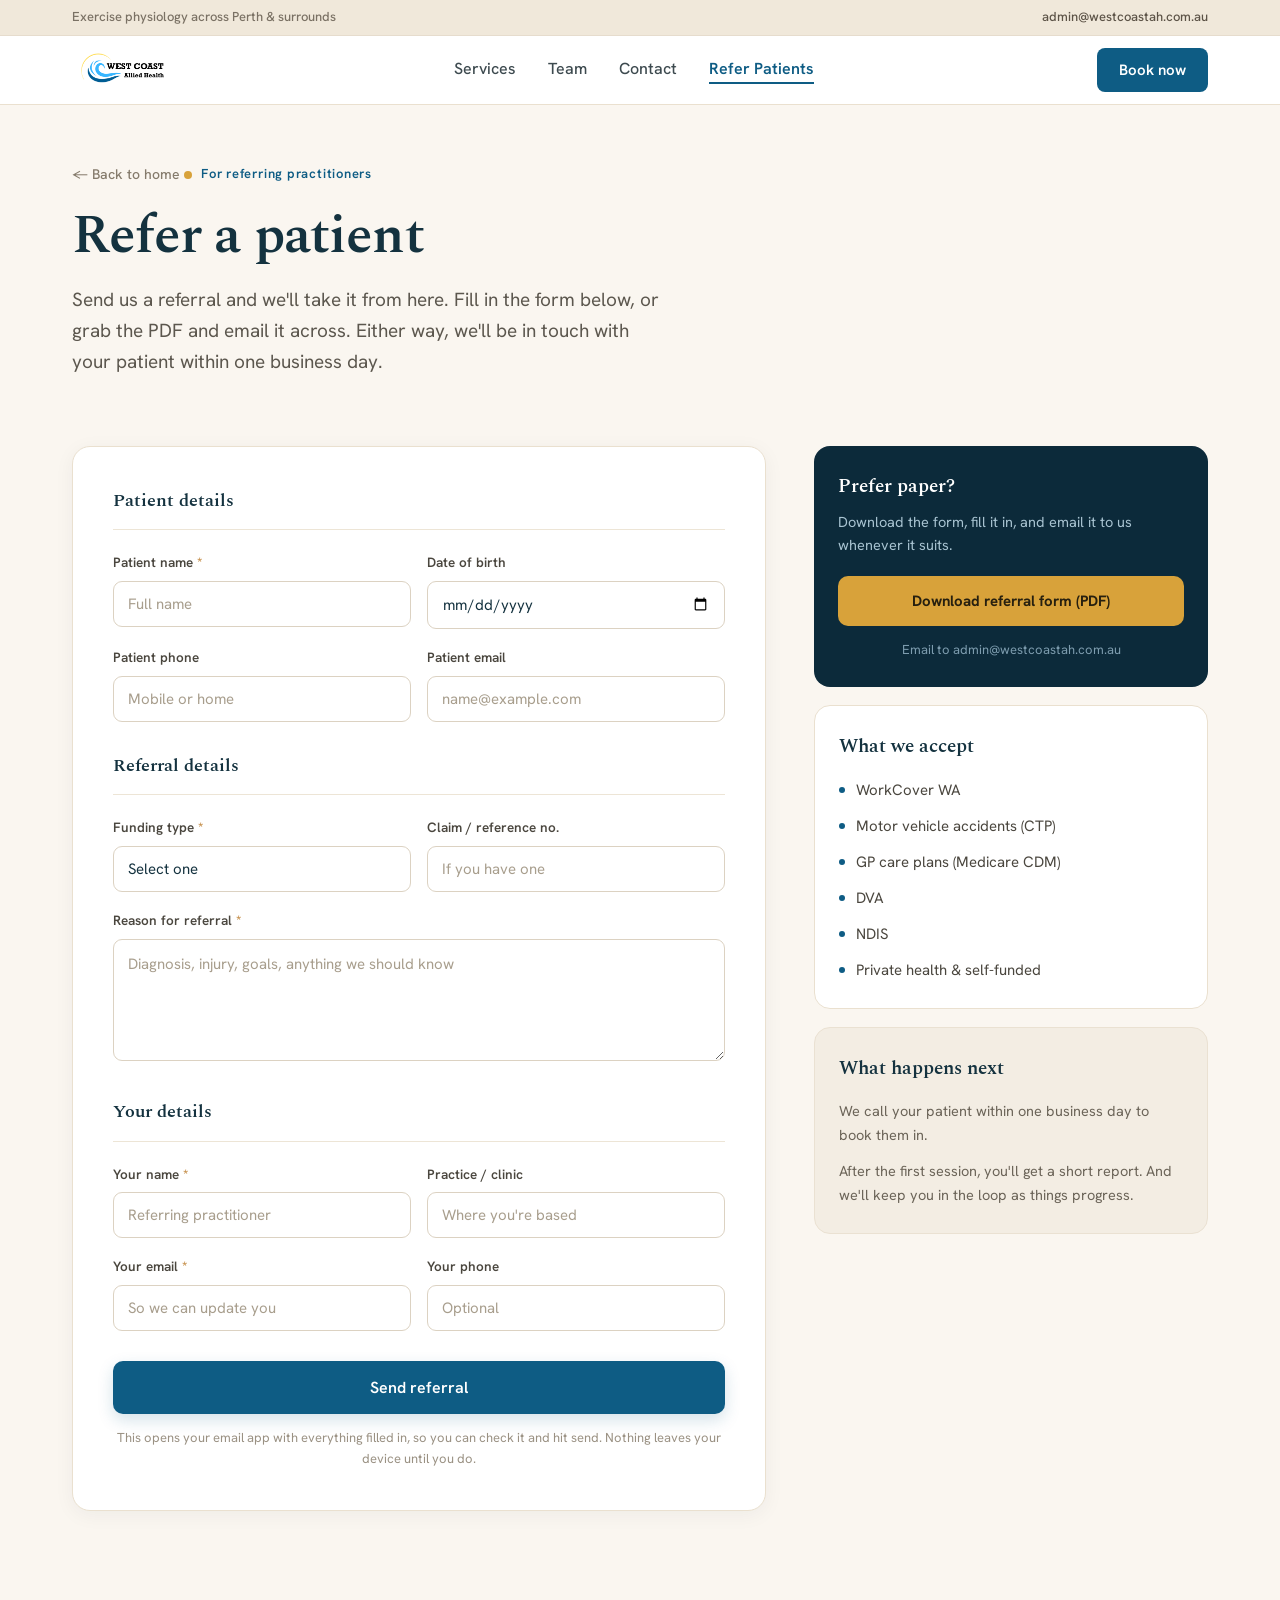
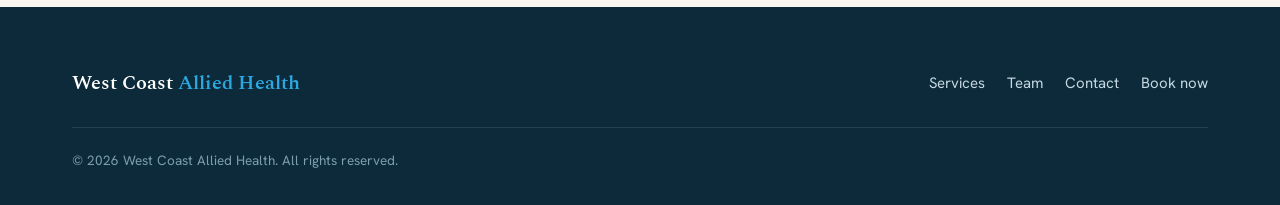
==== refer.html @ ad824f5f "Redesign header: sticky full-width nav with drop-down mobile menu Replaces the floating pill nav + r" ====
<!DOCTYPE html>
<html lang="en">
<head>
<meta charset="utf-8">
<meta name="viewport" content="width=device-width, initial-scale=1">
<title>Refer a Patient | West Coast Allied Health</title>
<meta name="description" content="Refer a patient to West Coast Allied Health. Fill in the form and we'll see your patient within one business day.">
<link rel="preconnect" href="https://fonts.googleapis.com">
<link rel="preconnect" href="https://fonts.gstatic.com" crossorigin>
<link href="https://fonts.googleapis.com/css2?family=Spectral:wght@400;500;600;700&family=Hanken+Grotesk:wght@400;500;600;700&display=swap" rel="stylesheet">
<style>
  *{box-sizing:border-box;}
  html{scroll-behavior:smooth;scroll-padding-top:100px;-webkit-text-size-adjust:100%;}
  body{margin:0;font-family:'Hanken Grotesk',system-ui,sans-serif;color:#14323F;background:#FAF6F0;line-height:1.6;overflow-x:clip;}
  ::selection{background:#E7D8BF;}

  /* ── HEADER ── */
  #site-header{position:sticky;top:0;z-index:100;background:#fff;transition:box-shadow .3s ease;}
  #site-header.scrolled{box-shadow:0 4px 28px rgba(20,40,55,.1);}

  #topbar{background:#F0E8DA;border-bottom:1px solid #E6DCCD;overflow:hidden;max-height:38px;opacity:1;transition:max-height .35s ease,opacity .3s ease;}
  #site-header.scrolled #topbar{max-height:0;opacity:0;}
  .topbar-inner{display:flex;}
  @media(max-width:620px){.topbar-inner{justify-content:center;}.topbar-loc{display:none;}}

  #nav-bar{border-bottom:1px solid #EAE0CF;}
  .nav-inner{max-width:1180px;margin:0 auto;padding:0 22px;display:flex;align-items:center;justify-content:space-between;height:68px;gap:16px;}

  .nav-links{display:flex;align-items:center;gap:clamp(20px,2.5vw,38px);}
  .nav-link{text-decoration:none;color:#3D4A4F;font-weight:500;font-size:16px;transition:color .15s ease;position:relative;padding-bottom:3px;}
  .nav-link::after{content:'';position:absolute;bottom:0;left:0;right:0;height:2px;background:#0E5C84;transform:scaleX(0);transform-origin:left;transition:transform .2s ease;}
  .nav-link:hover{color:#0E5C84;}
  .nav-link:hover::after,.nav-link.active::after{transform:scaleX(1);}
  .nav-link.active{color:#0E5C84;font-weight:600;}

  .nav-book-btn{display:inline-flex;align-items:center;background:#0E5C84;color:#fff !important;padding:10px 22px;border-radius:8px;font-weight:600;font-size:15px;text-decoration:none;transition:background .2s ease,transform .15s ease;white-space:nowrap;}
  .nav-book-btn:hover{background:#0B4A6B;transform:translateY(-1px);}

  .nav-burger{display:none;flex-direction:column;justify-content:center;gap:5px;width:42px;height:42px;border:1px solid #DDD3C2;border-radius:9px;background:#FAF6F0;cursor:pointer;padding:0;transition:background .15s ease;}
  .nav-burger:hover{background:#F3ECE0;}
  .burger-bar{display:block;width:18px;height:2px;background:#14323F;border-radius:2px;margin:0 auto;transition:transform .25s cubic-bezier(.4,0,.2,1),opacity .2s ease;}
  #burger-btn[aria-expanded="true"] .burger-bar:nth-child(1){transform:translateY(7px) rotate(45deg);}
  #burger-btn[aria-expanded="true"] .burger-bar:nth-child(2){opacity:0;transform:scaleX(0);}
  #burger-btn[aria-expanded="true"] .burger-bar:nth-child(3){transform:translateY(-7px) rotate(-45deg);}

  #mobile-menu{display:none;flex-direction:column;background:#fff;overflow:hidden;max-height:0;transition:max-height .38s cubic-bezier(.4,0,.2,1);}
  #mobile-menu.open{max-height:380px;}
  .mobile-link{display:block;text-decoration:none;color:#3D4A4F;font-weight:600;font-size:17px;padding:15px 22px;border-top:1px solid #F1EADD;transition:color .15s ease,background .15s ease;}
  .mobile-link:hover{color:#0E5C84;background:#FAF6F0;}
  .mobile-link.active{color:#0E5C84;}
  .mobile-book-wrap{padding:16px 22px 24px;border-top:1px solid #F1EADD;}
  .mobile-book-link{display:block;text-align:center;background:#0E5C84;color:#fff;padding:14px;border-radius:9px;font-weight:600;font-size:16px;text-decoration:none;transition:background .2s ease;}
  .mobile-book-link:hover{background:#0B4A6B;}

  @media(max-width:880px){
    .nav-links{display:none;}
    .nav-burger{display:flex;}
    .nav-book-btn{display:none;}
    #mobile-menu{display:flex;}
  }

  /* ── LAYOUT ── */
  .refer-grid{grid-template-columns:1.5fr 0.85fr;}
  @media(max-width:900px){.refer-grid{grid-template-columns:1fr;}}

  .field-row{grid-template-columns:1fr 1fr;}
  @media(max-width:520px){.field-row{grid-template-columns:1fr;}}

  /* ── FORMS ── */
  input:focus,select:focus,textarea:focus{border-color:#0E5C84!important;box-shadow:0 0 0 3px rgba(14,92,132,.12)!important;outline:none;}
  input::placeholder,textarea::placeholder{color:#A89E8D;}

  /* ── HOVER UTILITIES ── */
  a.h-blue:hover{color:#0E5C84 !important;}
  a.h-white:hover{color:#fff !important;}
  a.h-back:hover{color:#0E5C84 !important;}
  a.h-pdf:hover{filter:brightness(1.05);transform:translateY(-1px);}
  a.h-social:hover{background:rgba(255,255,255,.08) !important;}
  button.h-submit:hover{background:#0B4A6B !important;transform:translateY(-1px);box-shadow:0 12px 24px rgba(14,92,132,.24) !important;}
  button.h-reset:hover{background:#F3ECE0 !important;border-color:#0E5C84 !important;}
</style>
</head>
<body>
<div id="top" style="min-height:100vh;display:flex;flex-direction:column;">

<!-- ============ SITE HEADER ============ -->
<header id="site-header">
  <div id="topbar">
    <div class="topbar-inner" style="max-width:1180px;margin:0 auto;padding:7px 22px;align-items:center;justify-content:space-between;gap:16px;font-size:13px;color:#7A7164;">
      <span class="topbar-loc" style="font-weight:500;">Exercise physiology across Perth &amp; surrounds</span>
      <a href="mailto:admin@westcoastah.com.au" class="h-back" style="color:#5C5347;text-decoration:none;font-weight:500;transition:color .15s ease;">admin@westcoastah.com.au</a>
    </div>
  </div>
  <div id="nav-bar">
    <div class="nav-inner">
      <a href="index.html" style="display:flex;align-items:center;text-decoration:none;flex-shrink:0;">
        <img src="assets/logo.png" alt="West Coast Allied Health" style="height:46px;width:auto;display:block;" />
      </a>
      <nav class="nav-links" aria-label="Site navigation">
        <a href="index.html#services" class="nav-link">Services</a>
        <a href="index.html#team" class="nav-link">Team</a>
        <a href="index.html#contact" class="nav-link">Contact</a>
        <a href="refer.html" class="nav-link active">Refer Patients</a>
      </nav>
      <div style="display:flex;align-items:center;gap:10px;">
        <a href="https://www.halaxy.com/book/appointment/matthew-wood/exercise-physiologist/878501/1312497" target="_blank" rel="noopener" class="nav-book-btn">Book now</a>
        <button id="burger-btn" aria-label="Open menu" aria-expanded="false" class="nav-burger">
          <span class="burger-bar"></span>
          <span class="burger-bar"></span>
          <span class="burger-bar"></span>
        </button>
      </div>
    </div>
  </div>
  <div id="mobile-menu" aria-hidden="true">
    <a href="index.html#services" class="mobile-link">Services</a>
    <a href="index.html#team" class="mobile-link">Team</a>
    <a href="index.html#contact" class="mobile-link">Contact</a>
    <a href="refer.html" class="mobile-link active">Refer Patients</a>
    <div class="mobile-book-wrap">
      <a href="https://www.halaxy.com/book/appointment/matthew-wood/exercise-physiologist/878501/1312497" target="_blank" rel="noopener" class="mobile-book-link">Book now</a>
    </div>
  </div>
</header>

<!-- ============ HERO ============ -->
<section style="background:#FAF6F0;">
  <div style="max-width:1180px;margin:0 auto;padding:clamp(30px,4.5vw,56px) 22px clamp(20px,3vw,32px);">
    <a href="index.html" class="h-back" style="display:inline-flex;align-items:center;gap:7px;text-decoration:none;color:#857B6C;font-size:14px;font-weight:500;margin-bottom:22px;transition:color .15s ease;">&larr;&nbsp;Back to home</a>
    <div style="display:inline-flex;align-items:center;gap:9px;margin-bottom:16px;">
      <span style="width:8px;height:8px;border-radius:50%;background:#D8A23A;display:block;"></span>
      <span style="font-size:13px;font-weight:600;letter-spacing:.06em;color:#0E5C84;">For referring practitioners</span>
    </div>
    <h1 style="font-family:'Spectral',Georgia,serif;font-weight:600;font-size:clamp(34px,4.8vw,54px);line-height:1.08;letter-spacing:-0.015em;margin:0 0 18px;color:#14323F;max-width:740px;text-wrap:balance;">Refer a patient</h1>
    <p style="font-size:clamp(16.5px,1.5vw,19px);line-height:1.65;color:#5C574E;margin:0;max-width:600px;text-wrap:pretty;">Send us a referral and we'll take it from here. Fill in the form below, or grab the PDF and email it across. Either way, we'll be in touch with your patient within one business day.</p>
  </div>
</section>

<!-- ============ MAIN ============ -->
<section style="background:#FAF6F0;flex:1;">
  <div class="refer-grid" style="max-width:1180px;margin:0 auto;padding:clamp(20px,3vw,36px) 22px clamp(56px,8vw,96px);display:grid;gap:clamp(28px,4vw,48px);align-items:start;">

    <!-- FORM CARD -->
    <div style="background:#fff;border:1px solid #EAE0CF;border-radius:18px;padding:clamp(24px,3.5vw,40px);box-shadow:0 4px 20px rgba(20,40,55,.05);">
      <div id="form-view">
        <form id="referral-form">
          <!-- Patient details -->
          <div style="font-family:'Spectral',Georgia,serif;font-weight:600;font-size:18px;color:#14323F;padding-bottom:14px;margin-bottom:22px;border-bottom:1px solid #EDE5D6;">Patient details</div>
          <div class="field-row" style="display:grid;gap:16px;margin-bottom:18px;">
            <div><label style="display:block;font-size:13.5px;font-weight:600;color:#4A463E;margin-bottom:7px;">Patient name <span style="color:#C0853A;">*</span></label><input name="patient_name" required placeholder="Full name" style="width:100%;padding:12px 14px;border:1px solid #DCD2C2;border-radius:9px;background:#fff;font-family:inherit;font-size:15px;color:#14323F;transition:border-color .15s ease,box-shadow .15s ease;" /></div>
            <div><label style="display:block;font-size:13.5px;font-weight:600;color:#4A463E;margin-bottom:7px;">Date of birth</label><input name="patient_dob" type="date" style="width:100%;padding:12px 14px;border:1px solid #DCD2C2;border-radius:9px;background:#fff;font-family:inherit;font-size:15px;color:#14323F;transition:border-color .15s ease,box-shadow .15s ease;" /></div>
          </div>
          <div class="field-row" style="display:grid;gap:16px;margin-bottom:30px;">
            <div><label style="display:block;font-size:13.5px;font-weight:600;color:#4A463E;margin-bottom:7px;">Patient phone</label><input name="patient_phone" type="tel" placeholder="Mobile or home" style="width:100%;padding:12px 14px;border:1px solid #DCD2C2;border-radius:9px;background:#fff;font-family:inherit;font-size:15px;color:#14323F;transition:border-color .15s ease,box-shadow .15s ease;" /></div>
            <div><label style="display:block;font-size:13.5px;font-weight:600;color:#4A463E;margin-bottom:7px;">Patient email</label><input name="patient_email" type="email" placeholder="name@example.com" style="width:100%;padding:12px 14px;border:1px solid #DCD2C2;border-radius:9px;background:#fff;font-family:inherit;font-size:15px;color:#14323F;transition:border-color .15s ease,box-shadow .15s ease;" /></div>
          </div>

          <!-- Referral details -->
          <div style="font-family:'Spectral',Georgia,serif;font-weight:600;font-size:18px;color:#14323F;padding-bottom:14px;margin-bottom:22px;border-bottom:1px solid #EDE5D6;">Referral details</div>
          <div class="field-row" style="display:grid;gap:16px;margin-bottom:18px;">
            <div><label style="display:block;font-size:13.5px;font-weight:600;color:#4A463E;margin-bottom:7px;">Funding type <span style="color:#C0853A;">*</span></label>
              <select name="referral_type" required style="width:100%;padding:12px 14px;border:1px solid #DCD2C2;border-radius:9px;background:#fff;font-family:inherit;font-size:15px;color:#14323F;transition:border-color .15s ease,box-shadow .15s ease;appearance:none;">
                <option value="">Select one</option>
                <option>WorkCover WA</option>
                <option>Motor vehicle accident (CTP)</option>
                <option>GP care plan (Medicare CDM)</option>
                <option>DVA</option>
                <option>NDIS</option>
                <option>Private health / self-funded</option>
                <option>Not sure yet</option>
              </select>
            </div>
            <div><label style="display:block;font-size:13.5px;font-weight:600;color:#4A463E;margin-bottom:7px;">Claim / reference no.</label><input name="claim_number" placeholder="If you have one" style="width:100%;padding:12px 14px;border:1px solid #DCD2C2;border-radius:9px;background:#fff;font-family:inherit;font-size:15px;color:#14323F;transition:border-color .15s ease,box-shadow .15s ease;" /></div>
          </div>
          <div style="margin-bottom:30px;"><label style="display:block;font-size:13.5px;font-weight:600;color:#4A463E;margin-bottom:7px;">Reason for referral <span style="color:#C0853A;">*</span></label><textarea name="reason" required rows="4" placeholder="Diagnosis, injury, goals, anything we should know" style="width:100%;padding:12px 14px;border:1px solid #DCD2C2;border-radius:9px;background:#fff;font-family:inherit;font-size:15px;color:#14323F;line-height:1.6;resize:vertical;transition:border-color .15s ease,box-shadow .15s ease;"></textarea></div>

          <!-- Referrer details -->
          <div style="font-family:'Spectral',Georgia,serif;font-weight:600;font-size:18px;color:#14323F;padding-bottom:14px;margin-bottom:22px;border-bottom:1px solid #EDE5D6;">Your details</div>
          <div class="field-row" style="display:grid;gap:16px;margin-bottom:18px;">
            <div><label style="display:block;font-size:13.5px;font-weight:600;color:#4A463E;margin-bottom:7px;">Your name <span style="color:#C0853A;">*</span></label><input name="referrer_name" required placeholder="Referring practitioner" style="width:100%;padding:12px 14px;border:1px solid #DCD2C2;border-radius:9px;background:#fff;font-family:inherit;font-size:15px;color:#14323F;transition:border-color .15s ease,box-shadow .15s ease;" /></div>
            <div><label style="display:block;font-size:13.5px;font-weight:600;color:#4A463E;margin-bottom:7px;">Practice / clinic</label><input name="referrer_practice" placeholder="Where you're based" style="width:100%;padding:12px 14px;border:1px solid #DCD2C2;border-radius:9px;background:#fff;font-family:inherit;font-size:15px;color:#14323F;transition:border-color .15s ease,box-shadow .15s ease;" /></div>
          </div>
          <div class="field-row" style="display:grid;gap:16px;margin-bottom:30px;">
            <div><label style="display:block;font-size:13.5px;font-weight:600;color:#4A463E;margin-bottom:7px;">Your email <span style="color:#C0853A;">*</span></label><input name="referrer_email" type="email" required placeholder="So we can update you" style="width:100%;padding:12px 14px;border:1px solid #DCD2C2;border-radius:9px;background:#fff;font-family:inherit;font-size:15px;color:#14323F;transition:border-color .15s ease,box-shadow .15s ease;" /></div>
            <div><label style="display:block;font-size:13.5px;font-weight:600;color:#4A463E;margin-bottom:7px;">Your phone</label><input name="referrer_phone" type="tel" placeholder="Optional" style="width:100%;padding:12px 14px;border:1px solid #DCD2C2;border-radius:9px;background:#fff;font-family:inherit;font-size:15px;color:#14323F;transition:border-color .15s ease,box-shadow .15s ease;" /></div>
          </div>

          <button type="submit" class="h-submit" style="width:100%;display:flex;align-items:center;justify-content:center;gap:9px;background:#0E5C84;color:#fff;padding:16px 24px;border:none;border-radius:10px;font-family:inherit;font-weight:600;font-size:16px;cursor:pointer;box-shadow:0 6px 16px rgba(14,92,132,.18);transition:background .2s ease,transform .15s ease,box-shadow .2s ease;">Send referral</button>
          <p style="font-size:13px;color:#9A9183;margin:14px 0 0;text-align:center;text-wrap:pretty;">This opens your email app with everything filled in, so you can check it and hit send. Nothing leaves your device until you do.</p>
        </form>
      </div>

      <div id="success-view" style="display:none;text-align:center;padding:clamp(20px,4vw,44px) 4px;">
        <div style="width:60px;height:60px;border-radius:50%;background:#E8F2EC;border:1px solid #BFE0CD;display:flex;align-items:center;justify-content:center;margin:0 auto 24px;"><span style="width:20px;height:11px;border:3px solid #2E8B57;border-top:none;border-right:none;transform:rotate(-45deg);margin-top:-4px;display:block;"></span></div>
        <h2 style="font-family:'Spectral',Georgia,serif;font-weight:600;font-size:26px;color:#14323F;margin:0 0 12px;">Your email is ready to send</h2>
        <p style="font-size:16px;line-height:1.65;color:#5C574E;margin:0 auto 8px;max-width:420px;text-wrap:pretty;">We've opened your email app with the referral filled in. Give it a quick check and press send, and we'll be in touch with your patient within one business day.</p>
        <p style="font-size:14.5px;line-height:1.6;color:#857B6C;margin:0 auto 28px;max-width:420px;text-wrap:pretty;">Nothing happen? Email it straight to <a href="mailto:admin@westcoastah.com.au" style="color:#0E5C84;font-weight:600;text-decoration:none;">admin@westcoastah.com.au</a>.</p>
        <button id="reset-btn" class="h-reset" style="display:inline-flex;align-items:center;gap:8px;background:transparent;color:#0E5C84;padding:12px 22px;border:1px solid #CDBFA6;border-radius:10px;font-family:inherit;font-weight:600;font-size:15px;cursor:pointer;transition:background .2s ease,border-color .2s ease;">Send another referral</button>
      </div>
    </div>

    <!-- SIDEBAR -->
    <div style="display:flex;flex-direction:column;gap:18px;">
      <div style="background:#0C2A3A;border-radius:16px;padding:26px 24px;">
        <h3 style="font-family:'Spectral',Georgia,serif;font-weight:600;font-size:19px;color:#fff;margin:0 0 8px;">Prefer paper?</h3>
        <p style="font-size:14.5px;line-height:1.6;color:#A9C4D2;margin:0 0 20px;text-wrap:pretty;">Download the form, fill it in, and email it to us whenever it suits.</p>
        <a href="#" class="h-pdf" style="display:flex;align-items:center;justify-content:center;gap:9px;background:#D8A23A;color:#27200F;padding:13px 20px;border-radius:10px;font-weight:700;font-size:15px;text-decoration:none;transition:filter .2s ease,transform .15s ease;">Download referral form (PDF)</a>
        <p style="font-size:13px;color:#7E9DAF;margin:14px 0 0;text-align:center;">Email to admin@westcoastah.com.au</p>
      </div>

      <div style="background:#fff;border:1px solid #EAE0CF;border-radius:16px;padding:26px 24px;">
        <h3 style="font-family:'Spectral',Georgia,serif;font-weight:600;font-size:19px;color:#14323F;margin:0 0 16px;">What we accept</h3>
        <div style="display:flex;flex-direction:column;gap:12px;">
          <div style="display:flex;align-items:center;gap:11px;font-size:15px;color:#4A463E;"><span style="width:6px;height:6px;border-radius:50%;background:#0E5C84;flex-shrink:0;display:block;"></span>WorkCover WA</div>
          <div style="display:flex;align-items:center;gap:11px;font-size:15px;color:#4A463E;"><span style="width:6px;height:6px;border-radius:50%;background:#0E5C84;flex-shrink:0;display:block;"></span>Motor vehicle accidents (CTP)</div>
          <div style="display:flex;align-items:center;gap:11px;font-size:15px;color:#4A463E;"><span style="width:6px;height:6px;border-radius:50%;background:#0E5C84;flex-shrink:0;display:block;"></span>GP care plans (Medicare CDM)</div>
          <div style="display:flex;align-items:center;gap:11px;font-size:15px;color:#4A463E;"><span style="width:6px;height:6px;border-radius:50%;background:#0E5C84;flex-shrink:0;display:block;"></span>DVA</div>
          <div style="display:flex;align-items:center;gap:11px;font-size:15px;color:#4A463E;"><span style="width:6px;height:6px;border-radius:50%;background:#0E5C84;flex-shrink:0;display:block;"></span>NDIS</div>
          <div style="display:flex;align-items:center;gap:11px;font-size:15px;color:#4A463E;"><span style="width:6px;height:6px;border-radius:50%;background:#0E5C84;flex-shrink:0;display:block;"></span>Private health &amp; self-funded</div>
        </div>
      </div>

      <div style="background:#F3EDE3;border:1px solid #EAE1D2;border-radius:16px;padding:26px 24px;">
        <h3 style="font-family:'Spectral',Georgia,serif;font-weight:600;font-size:19px;color:#14323F;margin:0 0 14px;">What happens next</h3>
        <p style="font-size:14.5px;line-height:1.66;color:#6B6458;margin:0 0 12px;text-wrap:pretty;">We call your patient within one business day to book them in.</p>
        <p style="font-size:14.5px;line-height:1.66;color:#6B6458;margin:0;text-wrap:pretty;">After the first session, you'll get a short report. And we'll keep you in the loop as things progress.</p>
      </div>
    </div>
  </div>
</section>

<!-- ============ FOOTER ============ -->
<footer style="background:#0C2A3A;color:#fff;">
  <div style="max-width:1180px;margin:0 auto;padding:clamp(40px,5vw,60px) 22px clamp(26px,3vw,34px);">
    <div style="display:flex;flex-wrap:wrap;gap:20px;justify-content:space-between;align-items:center;">
      <div style="font-family:'Spectral',Georgia,serif;font-weight:600;font-size:20px;color:#fff;">West Coast<span style="color:#2BA8E0;"> Allied Health</span></div>
      <div style="display:flex;flex-wrap:wrap;gap:22px;font-size:15px;">
        <a href="index.html#services" class="h-white" style="text-decoration:none;color:#C6D8E3;transition:color .15s ease;">Services</a>
        <a href="index.html#team" class="h-white" style="text-decoration:none;color:#C6D8E3;transition:color .15s ease;">Team</a>
        <a href="index.html#contact" class="h-white" style="text-decoration:none;color:#C6D8E3;transition:color .15s ease;">Contact</a>
        <a href="https://www.halaxy.com/book/appointment/matthew-wood/exercise-physiologist/878501/1312497" target="_blank" rel="noopener" class="h-white" style="text-decoration:none;color:#C6D8E3;transition:color .15s ease;">Book now</a>
      </div>
    </div>
    <div style="margin-top:28px;padding-top:22px;border-top:1px solid rgba(255,255,255,.1);font-size:13.5px;color:#7E9DAF;">&copy; <span id="year"></span> West Coast Allied Health. All rights reserved.</div>
  </div>
</footer>

</div>

<script>
  document.getElementById('year').textContent = new Date().getFullYear();

  // Header scroll state
  const siteHeader = document.getElementById('site-header');
  let raf;
  window.addEventListener('scroll', () => {
    if (raf) return;
    raf = requestAnimationFrame(() => { raf = null; siteHeader.classList.toggle('scrolled', window.scrollY > 30); });
  }, { passive: true });

  // Mobile menu toggle
  const burgerBtn = document.getElementById('burger-btn');
  const mobileMenu = document.getElementById('mobile-menu');

  function setMenuOpen(open) {
    mobileMenu.classList.toggle('open', open);
    burgerBtn.setAttribute('aria-expanded', open ? 'true' : 'false');
    mobileMenu.setAttribute('aria-hidden', open ? 'false' : 'true');
  }

  burgerBtn.addEventListener('click', () => setMenuOpen(!mobileMenu.classList.contains('open')));
  document.querySelectorAll('.mobile-link').forEach(link => link.addEventListener('click', () => setMenuOpen(false)));
  document.addEventListener('keydown', e => { if (e.key === 'Escape') setMenuOpen(false); });

  // Referral form → mailto
  document.getElementById('referral-form').addEventListener('submit', function(e) {
    e.preventDefault();
    const fd = new FormData(this);
    const g = k => (fd.get(k) || '').toString().trim();
    const lines = [
      'PATIENT DETAILS',
      'Name: ' + g('patient_name'),
      'Date of birth: ' + g('patient_dob'),
      'Phone: ' + g('patient_phone'),
      'Email: ' + g('patient_email'),
      '',
      'REFERRAL DETAILS',
      'Funding type: ' + g('referral_type'),
      'Claim / reference no.: ' + g('claim_number'),
      'Reason for referral: ' + g('reason'),
      '',
      'REFERRER DETAILS',
      'Name: ' + g('referrer_name'),
      'Practice / clinic: ' + g('referrer_practice'),
      'Email: ' + g('referrer_email'),
      'Phone: ' + g('referrer_phone'),
    ];
    const subject = 'Patient referral: ' + (g('patient_name') || 'new patient');
    window.location.href = 'mailto:admin@westcoastah.com.au?subject=' +
      encodeURIComponent(subject) + '&body=' + encodeURIComponent(lines.join('\n'));
    document.getElementById('form-view').style.display = 'none';
    document.getElementById('success-view').style.display = 'block';
    try { window.scrollTo({ top: 0, behavior: 'smooth' }); } catch(_) {}
  });

  document.getElementById('reset-btn').addEventListener('click', () => {
    document.getElementById('referral-form').reset();
    document.getElementById('success-view').style.display = 'none';
    document.getElementById('form-view').style.display = 'block';
  });
</script>
</body>
</html>
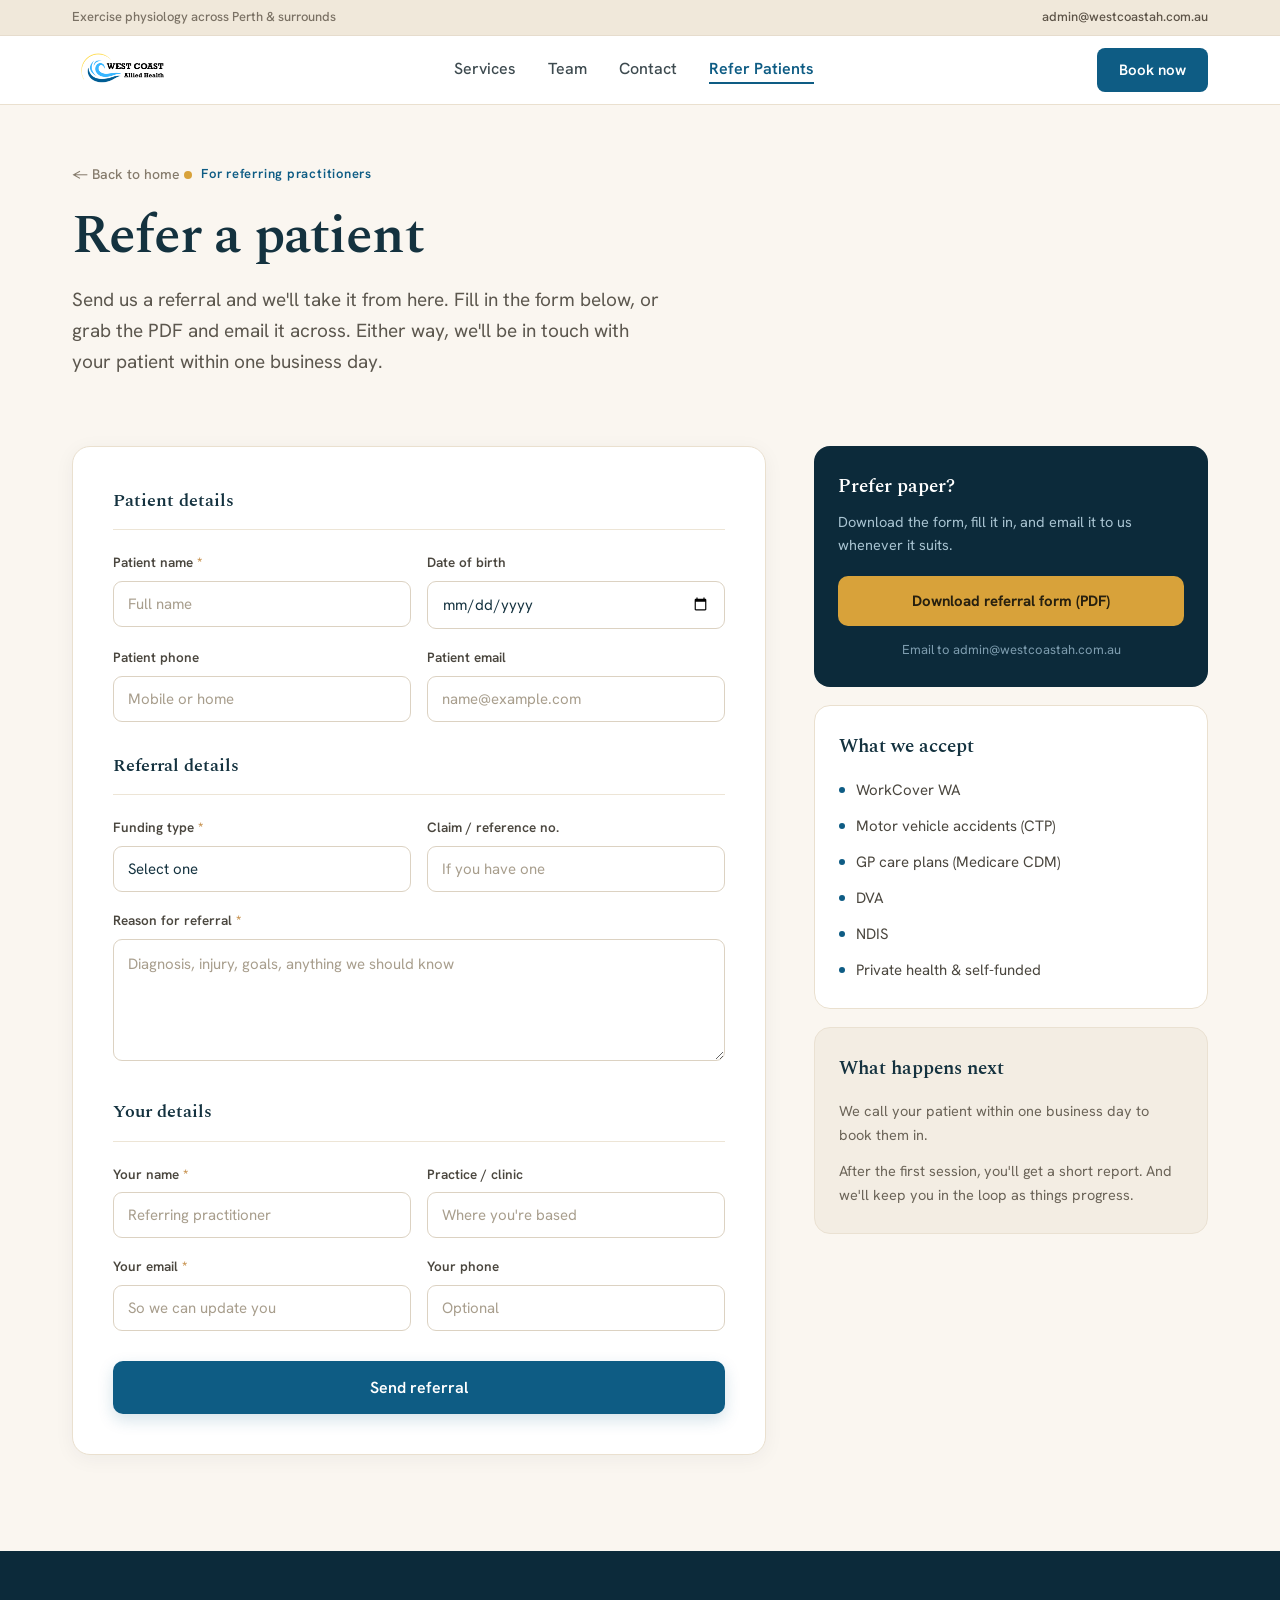
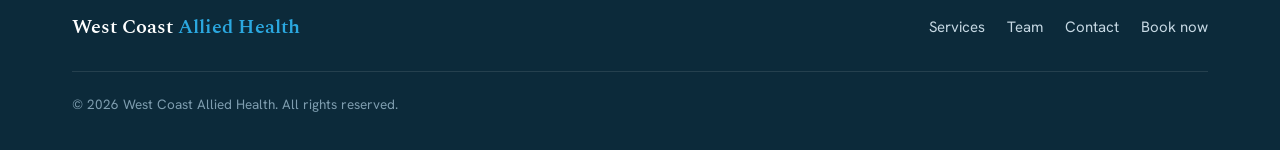
==== commit b5591fa2: "Wire referral form to Formspree (replace mailto handler) Replaces the mailto: submit workaround with" ====
--- a/refer.html
+++ b/refer.html
@@ -103,7 +103,7 @@
         <a href="refer.html" class="nav-link active">Refer Patients</a>
       </nav>
       <div style="display:flex;align-items:center;gap:10px;">
-        <a href="https://www.halaxy.com/book/appointment/matthew-wood/exercise-physiologist/878501/1312497" target="_blank" rel="noopener" class="nav-book-btn">Book now</a>
+        <a href="https://www.halaxy.com/book/appointment/west-coast-allied-health-yanchep/location/1312497" target="_blank" rel="noopener" class="nav-book-btn">Book now</a>
         <button id="burger-btn" aria-label="Open menu" aria-expanded="false" class="nav-burger">
           <span class="burger-bar"></span>
           <span class="burger-bar"></span>
@@ -118,7 +118,7 @@
     <a href="index.html#contact" class="mobile-link">Contact</a>
     <a href="refer.html" class="mobile-link active">Refer Patients</a>
     <div class="mobile-book-wrap">
-      <a href="https://www.halaxy.com/book/appointment/matthew-wood/exercise-physiologist/878501/1312497" target="_blank" rel="noopener" class="mobile-book-link">Book now</a>
+      <a href="https://www.halaxy.com/book/appointment/west-coast-allied-health-yanchep/location/1312497" target="_blank" rel="noopener" class="mobile-book-link">Book now</a>
     </div>
   </div>
 </header>
@@ -143,7 +143,7 @@
     <!-- FORM CARD -->
     <div style="background:#fff;border:1px solid #EAE0CF;border-radius:18px;padding:clamp(24px,3.5vw,40px);box-shadow:0 4px 20px rgba(20,40,55,.05);">
       <div id="form-view">
-        <form id="referral-form">
+        <form id="referral-form" novalidate>
           <!-- Patient details -->
           <div style="font-family:'Spectral',Georgia,serif;font-weight:600;font-size:18px;color:#14323F;padding-bottom:14px;margin-bottom:22px;border-bottom:1px solid #EDE5D6;">Patient details</div>
           <div class="field-row" style="display:grid;gap:16px;margin-bottom:18px;">
@@ -185,16 +185,17 @@
             <div><label style="display:block;font-size:13.5px;font-weight:600;color:#4A463E;margin-bottom:7px;">Your phone</label><input name="referrer_phone" type="tel" placeholder="Optional" style="width:100%;padding:12px 14px;border:1px solid #DCD2C2;border-radius:9px;background:#fff;font-family:inherit;font-size:15px;color:#14323F;transition:border-color .15s ease,box-shadow .15s ease;" /></div>
           </div>
 
-          <button type="submit" class="h-submit" style="width:100%;display:flex;align-items:center;justify-content:center;gap:9px;background:#0E5C84;color:#fff;padding:16px 24px;border:none;border-radius:10px;font-family:inherit;font-weight:600;font-size:16px;cursor:pointer;box-shadow:0 6px 16px rgba(14,92,132,.18);transition:background .2s ease,transform .15s ease,box-shadow .2s ease;">Send referral</button>
-          <p style="font-size:13px;color:#9A9183;margin:14px 0 0;text-align:center;text-wrap:pretty;">This opens your email app with everything filled in, so you can check it and hit send. Nothing leaves your device until you do.</p>
+          <div id="form-error" style="display:none;background:#FEF2F2;border:1px solid #FECACA;border-radius:9px;padding:12px 14px;font-size:14px;color:#B91C1C;margin-bottom:16px;text-wrap:pretty;"></div>
+          <input type="hidden" name="_subject" id="form-subject" value="Patient referral" />
+          <button type="submit" id="submit-btn" class="h-submit" style="width:100%;display:flex;align-items:center;justify-content:center;gap:9px;background:#0E5C84;color:#fff;padding:16px 24px;border:none;border-radius:10px;font-family:inherit;font-weight:600;font-size:16px;cursor:pointer;box-shadow:0 6px 16px rgba(14,92,132,.18);transition:background .2s ease,transform .15s ease,box-shadow .2s ease;">Send referral</button>
         </form>
       </div>
 
       <div id="success-view" style="display:none;text-align:center;padding:clamp(20px,4vw,44px) 4px;">
         <div style="width:60px;height:60px;border-radius:50%;background:#E8F2EC;border:1px solid #BFE0CD;display:flex;align-items:center;justify-content:center;margin:0 auto 24px;"><span style="width:20px;height:11px;border:3px solid #2E8B57;border-top:none;border-right:none;transform:rotate(-45deg);margin-top:-4px;display:block;"></span></div>
-        <h2 style="font-family:'Spectral',Georgia,serif;font-weight:600;font-size:26px;color:#14323F;margin:0 0 12px;">Your email is ready to send</h2>
-        <p style="font-size:16px;line-height:1.65;color:#5C574E;margin:0 auto 8px;max-width:420px;text-wrap:pretty;">We've opened your email app with the referral filled in. Give it a quick check and press send, and we'll be in touch with your patient within one business day.</p>
-        <p style="font-size:14.5px;line-height:1.6;color:#857B6C;margin:0 auto 28px;max-width:420px;text-wrap:pretty;">Nothing happen? Email it straight to <a href="mailto:admin@westcoastah.com.au" style="color:#0E5C84;font-weight:600;text-decoration:none;">admin@westcoastah.com.au</a>.</p>
+        <h2 style="font-family:'Spectral',Georgia,serif;font-weight:600;font-size:26px;color:#14323F;margin:0 0 12px;">Referral received</h2>
+        <p style="font-size:16px;line-height:1.65;color:#5C574E;margin:0 auto 8px;max-width:420px;text-wrap:pretty;">We'll call your patient within one business day to book them in, and we'll keep you in the loop as things progress.</p>
+        <p style="font-size:14.5px;line-height:1.6;color:#857B6C;margin:0 auto 28px;max-width:420px;text-wrap:pretty;">Prefer to contact us directly? Email <a href="mailto:admin@westcoastah.com.au" style="color:#0E5C84;font-weight:600;text-decoration:none;">admin@westcoastah.com.au</a>.</p>
         <button id="reset-btn" class="h-reset" style="display:inline-flex;align-items:center;gap:8px;background:transparent;color:#0E5C84;padding:12px 22px;border:1px solid #CDBFA6;border-radius:10px;font-family:inherit;font-weight:600;font-size:15px;cursor:pointer;transition:background .2s ease,border-color .2s ease;">Send another referral</button>
       </div>
     </div>
@@ -238,7 +239,7 @@
         <a href="index.html#services" class="h-white" style="text-decoration:none;color:#C6D8E3;transition:color .15s ease;">Services</a>
         <a href="index.html#team" class="h-white" style="text-decoration:none;color:#C6D8E3;transition:color .15s ease;">Team</a>
         <a href="index.html#contact" class="h-white" style="text-decoration:none;color:#C6D8E3;transition:color .15s ease;">Contact</a>
-        <a href="https://www.halaxy.com/book/appointment/matthew-wood/exercise-physiologist/878501/1312497" target="_blank" rel="noopener" class="h-white" style="text-decoration:none;color:#C6D8E3;transition:color .15s ease;">Book now</a>
+        <a href="https://www.halaxy.com/book/appointment/west-coast-allied-health-yanchep/location/1312497" target="_blank" rel="noopener" class="h-white" style="text-decoration:none;color:#C6D8E3;transition:color .15s ease;">Book now</a>
       </div>
     </div>
     <div style="margin-top:28px;padding-top:22px;border-top:1px solid rgba(255,255,255,.1);font-size:13.5px;color:#7E9DAF;">&copy; <span id="year"></span> West Coast Allied Health. All rights reserved.</div>
@@ -272,39 +273,48 @@
   document.querySelectorAll('.mobile-link').forEach(link => link.addEventListener('click', () => setMenuOpen(false)));
   document.addEventListener('keydown', e => { if (e.key === 'Escape') setMenuOpen(false); });
 
-  // Referral form → mailto
-  document.getElementById('referral-form').addEventListener('submit', function(e) {
+  // Referral form → Formspree
+  document.getElementById('referral-form').addEventListener('submit', async function(e) {
     e.preventDefault();
     const fd = new FormData(this);
-    const g = k => (fd.get(k) || '').toString().trim();
-    const lines = [
-      'PATIENT DETAILS',
-      'Name: ' + g('patient_name'),
-      'Date of birth: ' + g('patient_dob'),
-      'Phone: ' + g('patient_phone'),
-      'Email: ' + g('patient_email'),
-      '',
-      'REFERRAL DETAILS',
-      'Funding type: ' + g('referral_type'),
-      'Claim / reference no.: ' + g('claim_number'),
-      'Reason for referral: ' + g('reason'),
-      '',
-      'REFERRER DETAILS',
-      'Name: ' + g('referrer_name'),
-      'Practice / clinic: ' + g('referrer_practice'),
-      'Email: ' + g('referrer_email'),
-      'Phone: ' + g('referrer_phone'),
-    ];
-    const subject = 'Patient referral: ' + (g('patient_name') || 'new patient');
-    window.location.href = 'mailto:admin@westcoastah.com.au?subject=' +
-      encodeURIComponent(subject) + '&body=' + encodeURIComponent(lines.join('\n'));
-    document.getElementById('form-view').style.display = 'none';
-    document.getElementById('success-view').style.display = 'block';
-    try { window.scrollTo({ top: 0, behavior: 'smooth' }); } catch(_) {}
+    const patientName = (fd.get('patient_name') || '').toString().trim();
+    document.getElementById('form-subject').value = 'Patient referral: ' + (patientName || 'new patient');
+
+    const submitBtn = document.getElementById('submit-btn');
+    const errorEl = document.getElementById('form-error');
+    errorEl.style.display = 'none';
+    submitBtn.disabled = true;
+    submitBtn.textContent = 'Sending…';
+
+    try {
+      const resp = await fetch('https://formspree.io/f/meebrjvz', {
+        method: 'POST',
+        body: new FormData(this),
+        headers: { 'Accept': 'application/json' }
+      });
+      if (resp.ok) {
+        document.getElementById('form-view').style.display = 'none';
+        document.getElementById('success-view').style.display = 'block';
+        try { window.scrollTo({ top: 0, behavior: 'smooth' }); } catch(_) {}
+      } else {
+        const data = await resp.json().catch(() => ({}));
+        const msg = (data.errors || []).map(err => err.message).join(' ') ||
+          'Something went wrong. Please try again or email admin@westcoastah.com.au directly.';
+        errorEl.textContent = msg;
+        errorEl.style.display = 'block';
+      }
+    } catch(_) {
+      errorEl.textContent = 'Could not send — please check your connection and try again.';
+      errorEl.style.display = 'block';
+    } finally {
+      submitBtn.disabled = false;
+      submitBtn.textContent = 'Send referral';
+    }
   });
 
   document.getElementById('reset-btn').addEventListener('click', () => {
     document.getElementById('referral-form').reset();
+    document.getElementById('form-error').style.display = 'none';
     document.getElementById('success-view').style.display = 'none';
     document.getElementById('form-view').style.display = 'block';
   });
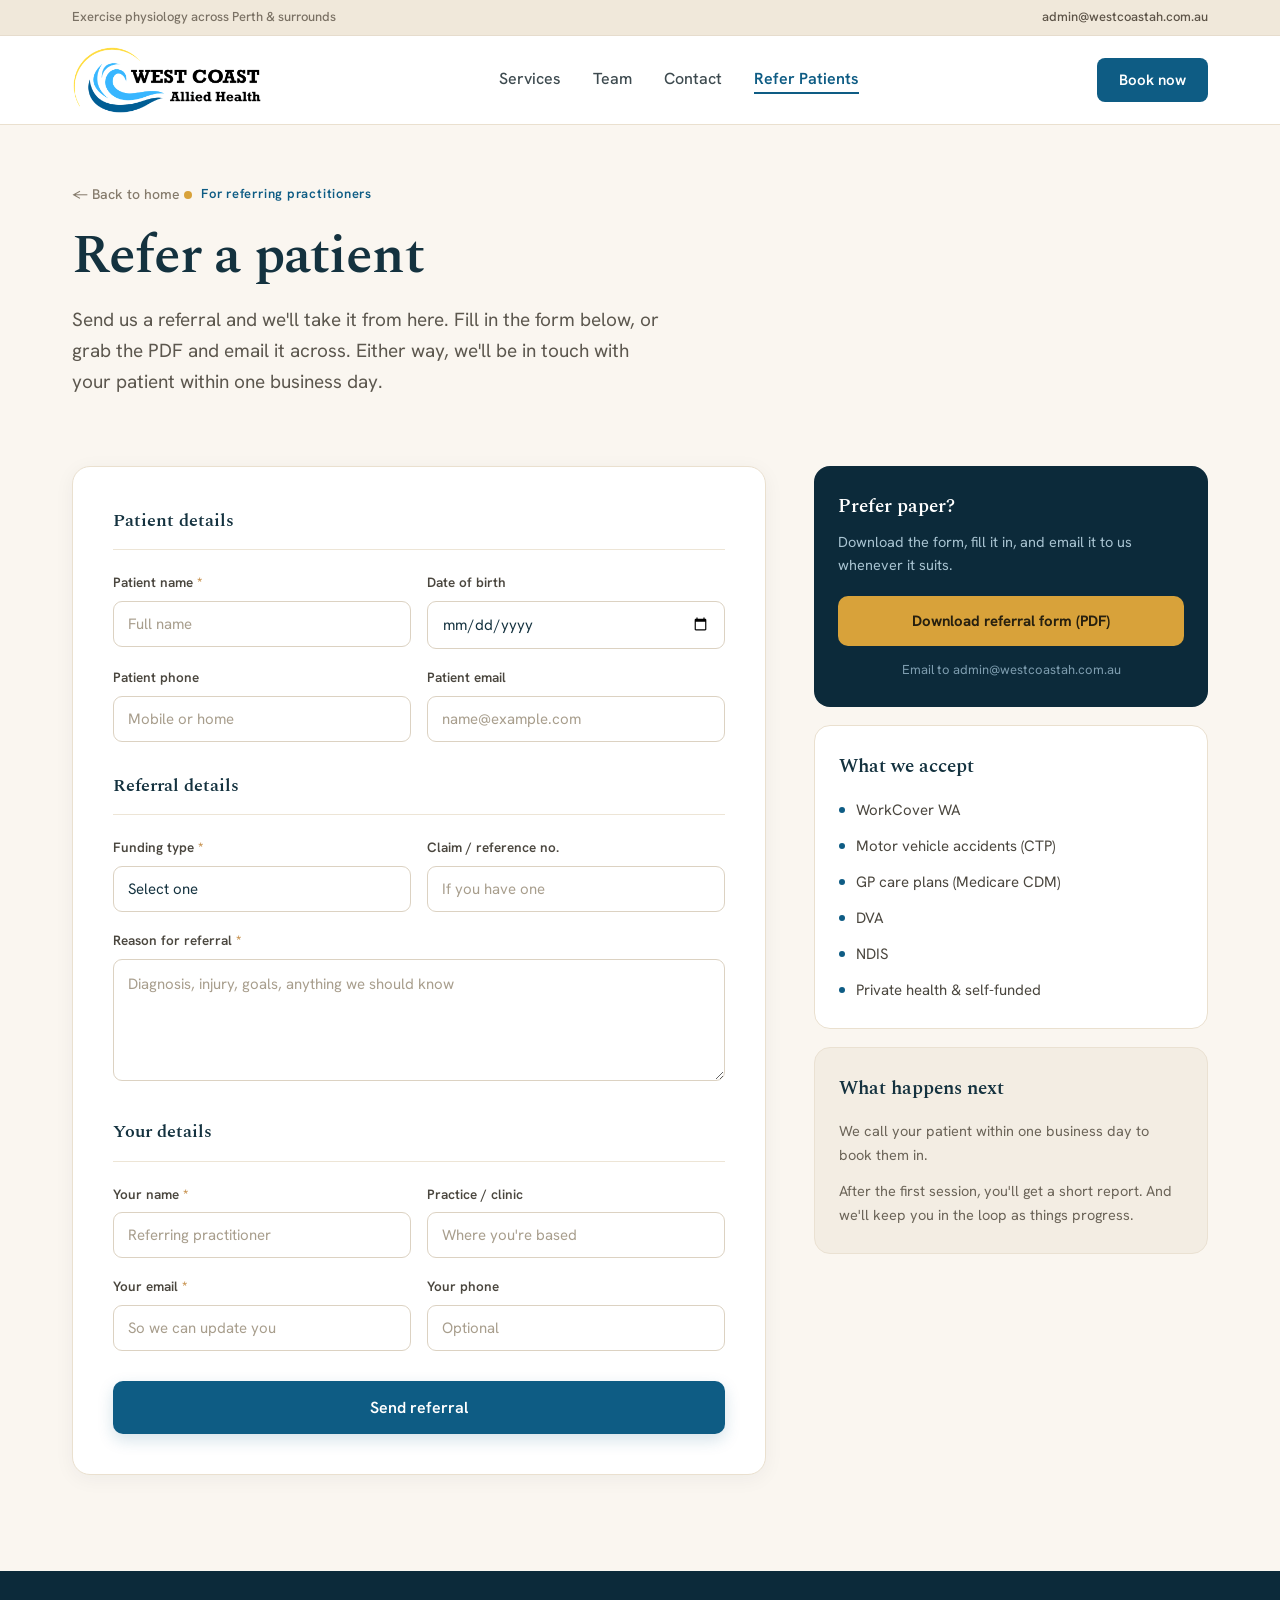
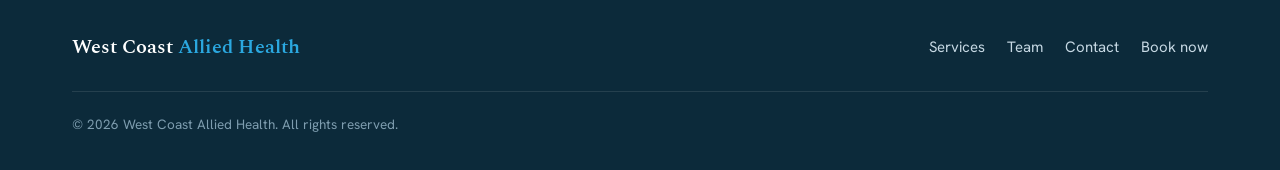
==== commit 9d33bce3: "Enlarge nav logo 50% using tightly cropped transparent version Co-Authored-By: Claude Opus 5.5 <nore" ====
--- a/refer.html
+++ b/refer.html
@@ -10,7 +10,7 @@
 <link href="https://fonts.googleapis.com/css2?family=Spectral:wght@400;500;600;700&family=Hanken+Grotesk:wght@400;500;600;700&display=swap" rel="stylesheet">
 <style>
   *{box-sizing:border-box;}
-  html{scroll-behavior:smooth;scroll-padding-top:100px;-webkit-text-size-adjust:100%;}
+  html{scroll-behavior:smooth;scroll-padding-top:110px;-webkit-text-size-adjust:100%;}
   body{margin:0;font-family:'Hanken Grotesk',system-ui,sans-serif;color:#14323F;background:#FAF6F0;line-height:1.6;overflow-x:clip;}
   ::selection{background:#E7D8BF;}
 
@@ -24,7 +24,7 @@
   @media(max-width:620px){.topbar-inner{justify-content:center;}.topbar-loc{display:none;}}
 
   #nav-bar{border-bottom:1px solid #EAE0CF;}
-  .nav-inner{max-width:1180px;margin:0 auto;padding:0 22px;display:flex;align-items:center;justify-content:space-between;height:68px;gap:16px;}
+  .nav-inner{max-width:1180px;margin:0 auto;padding:0 22px;display:flex;align-items:center;justify-content:space-between;height:88px;gap:16px;}
 
   .nav-links{display:flex;align-items:center;gap:clamp(20px,2.5vw,38px);}
   .nav-link{text-decoration:none;color:#3D4A4F;font-weight:500;font-size:16px;transition:color .15s ease;position:relative;padding-bottom:3px;}
@@ -65,6 +65,23 @@
 
   .field-row{grid-template-columns:1fr 1fr;}
   @media(max-width:520px){.field-row{grid-template-columns:1fr;}}
+
+  /* ── SCROLL REVEAL ── */
+  .reveal{opacity:0;transform:translateY(28px);}
+  .reveal.in-view{opacity:1;transform:translateY(0);transition:opacity .8s cubic-bezier(.16,.8,.24,1),transform .8s cubic-bezier(.16,.8,.24,1);}
+  .reveal-item{opacity:0;transform:translateY(20px);transition:opacity .6s cubic-bezier(.16,.8,.24,1),transform .6s cubic-bezier(.16,.8,.24,1);}
+  .reveal.in-view .reveal-item{opacity:1;transform:translateY(0);}
+  .reveal.in-view .reveal-item:nth-child(1){transition-delay:.05s;}
+  .reveal.in-view .reveal-item:nth-child(2){transition-delay:.14s;}
+  .reveal.in-view .reveal-item:nth-child(3){transition-delay:.23s;}
+  .reveal.in-view .reveal-item:nth-child(4){transition-delay:.32s;}
+  .reveal.in-view .reveal-item:nth-child(5){transition-delay:.41s;}
+  .reveal.in-view .reveal-item:nth-child(6){transition-delay:.5s;}
+  @media(prefers-reduced-motion:reduce){.reveal,.reveal-item{opacity:1!important;transform:none!important;transition:none!important;}}
+
+  /* ── INTERACTIVE CARD LIFT ── */
+  .card-lift{transition:transform .28s cubic-bezier(.16,.8,.24,1),box-shadow .28s ease,border-color .28s ease;}
+  .card-lift:hover{transform:translateY(-5px);box-shadow:0 16px 32px rgba(20,40,55,.1);border-color:#D9CBAE;}
 
   /* ── FORMS ── */
   input:focus,select:focus,textarea:focus{border-color:#0E5C84!important;box-shadow:0 0 0 3px rgba(14,92,132,.12)!important;outline:none;}
@@ -94,7 +111,7 @@
   <div id="nav-bar">
     <div class="nav-inner">
       <a href="index.html" style="display:flex;align-items:center;text-decoration:none;flex-shrink:0;">
-        <img src="assets/logo.png" alt="West Coast Allied Health" style="height:46px;width:auto;display:block;" />
+        <img src="assets/logo-nav.png" alt="West Coast Allied Health" style="height:68px;width:auto;display:block;" />
       </a>
       <nav class="nav-links" aria-label="Site navigation">
         <a href="index.html#services" class="nav-link">Services</a>
@@ -125,7 +142,7 @@
 
 <!-- ============ HERO ============ -->
 <section style="background:#FAF6F0;">
-  <div style="max-width:1180px;margin:0 auto;padding:clamp(30px,4.5vw,56px) 22px clamp(20px,3vw,32px);">
+  <div class="reveal" style="max-width:1180px;margin:0 auto;padding:clamp(30px,4.5vw,56px) 22px clamp(20px,3vw,32px);">
     <a href="index.html" class="h-back" style="display:inline-flex;align-items:center;gap:7px;text-decoration:none;color:#857B6C;font-size:14px;font-weight:500;margin-bottom:22px;transition:color .15s ease;">&larr;&nbsp;Back to home</a>
     <div style="display:inline-flex;align-items:center;gap:9px;margin-bottom:16px;">
       <span style="width:8px;height:8px;border-radius:50%;background:#D8A23A;display:block;"></span>
@@ -141,7 +158,7 @@
   <div class="refer-grid" style="max-width:1180px;margin:0 auto;padding:clamp(20px,3vw,36px) 22px clamp(56px,8vw,96px);display:grid;gap:clamp(28px,4vw,48px);align-items:start;">
 
     <!-- FORM CARD -->
-    <div style="background:#fff;border:1px solid #EAE0CF;border-radius:18px;padding:clamp(24px,3.5vw,40px);box-shadow:0 4px 20px rgba(20,40,55,.05);">
+    <div class="reveal" style="background:#fff;border:1px solid #EAE0CF;border-radius:18px;padding:clamp(24px,3.5vw,40px);box-shadow:0 4px 20px rgba(20,40,55,.05);">
       <div id="form-view">
         <form id="referral-form" novalidate>
           <!-- Patient details -->
@@ -201,15 +218,15 @@
     </div>
 
     <!-- SIDEBAR -->
-    <div style="display:flex;flex-direction:column;gap:18px;">
-      <div style="background:#0C2A3A;border-radius:16px;padding:26px 24px;">
+    <div class="reveal" style="display:flex;flex-direction:column;gap:18px;">
+      <div class="reveal-item card-lift" style="background:#0C2A3A;border-radius:16px;padding:26px 24px;">
         <h3 style="font-family:'Spectral',Georgia,serif;font-weight:600;font-size:19px;color:#fff;margin:0 0 8px;">Prefer paper?</h3>
         <p style="font-size:14.5px;line-height:1.6;color:#A9C4D2;margin:0 0 20px;text-wrap:pretty;">Download the form, fill it in, and email it to us whenever it suits.</p>
         <a href="#" class="h-pdf" style="display:flex;align-items:center;justify-content:center;gap:9px;background:#D8A23A;color:#27200F;padding:13px 20px;border-radius:10px;font-weight:700;font-size:15px;text-decoration:none;transition:filter .2s ease,transform .15s ease;">Download referral form (PDF)</a>
         <p style="font-size:13px;color:#7E9DAF;margin:14px 0 0;text-align:center;">Email to admin@westcoastah.com.au</p>
       </div>
 
-      <div style="background:#fff;border:1px solid #EAE0CF;border-radius:16px;padding:26px 24px;">
+      <div class="reveal-item card-lift" style="background:#fff;border:1px solid #EAE0CF;border-radius:16px;padding:26px 24px;">
         <h3 style="font-family:'Spectral',Georgia,serif;font-weight:600;font-size:19px;color:#14323F;margin:0 0 16px;">What we accept</h3>
         <div style="display:flex;flex-direction:column;gap:12px;">
           <div style="display:flex;align-items:center;gap:11px;font-size:15px;color:#4A463E;"><span style="width:6px;height:6px;border-radius:50%;background:#0E5C84;flex-shrink:0;display:block;"></span>WorkCover WA</div>
@@ -221,7 +238,7 @@
         </div>
       </div>
 
-      <div style="background:#F3EDE3;border:1px solid #EAE1D2;border-radius:16px;padding:26px 24px;">
+      <div class="reveal-item card-lift" style="background:#F3EDE3;border:1px solid #EAE1D2;border-radius:16px;padding:26px 24px;">
         <h3 style="font-family:'Spectral',Georgia,serif;font-weight:600;font-size:19px;color:#14323F;margin:0 0 14px;">What happens next</h3>
         <p style="font-size:14.5px;line-height:1.66;color:#6B6458;margin:0 0 12px;text-wrap:pretty;">We call your patient within one business day to book them in.</p>
         <p style="font-size:14.5px;line-height:1.66;color:#6B6458;margin:0;text-wrap:pretty;">After the first session, you'll get a short report. And we'll keep you in the loop as things progress.</p>
@@ -248,6 +265,7 @@
 
 </div>
 
+<script src="assets/reveal.js" defer></script>
 <script>
   document.getElementById('year').textContent = new Date().getFullYear();
 
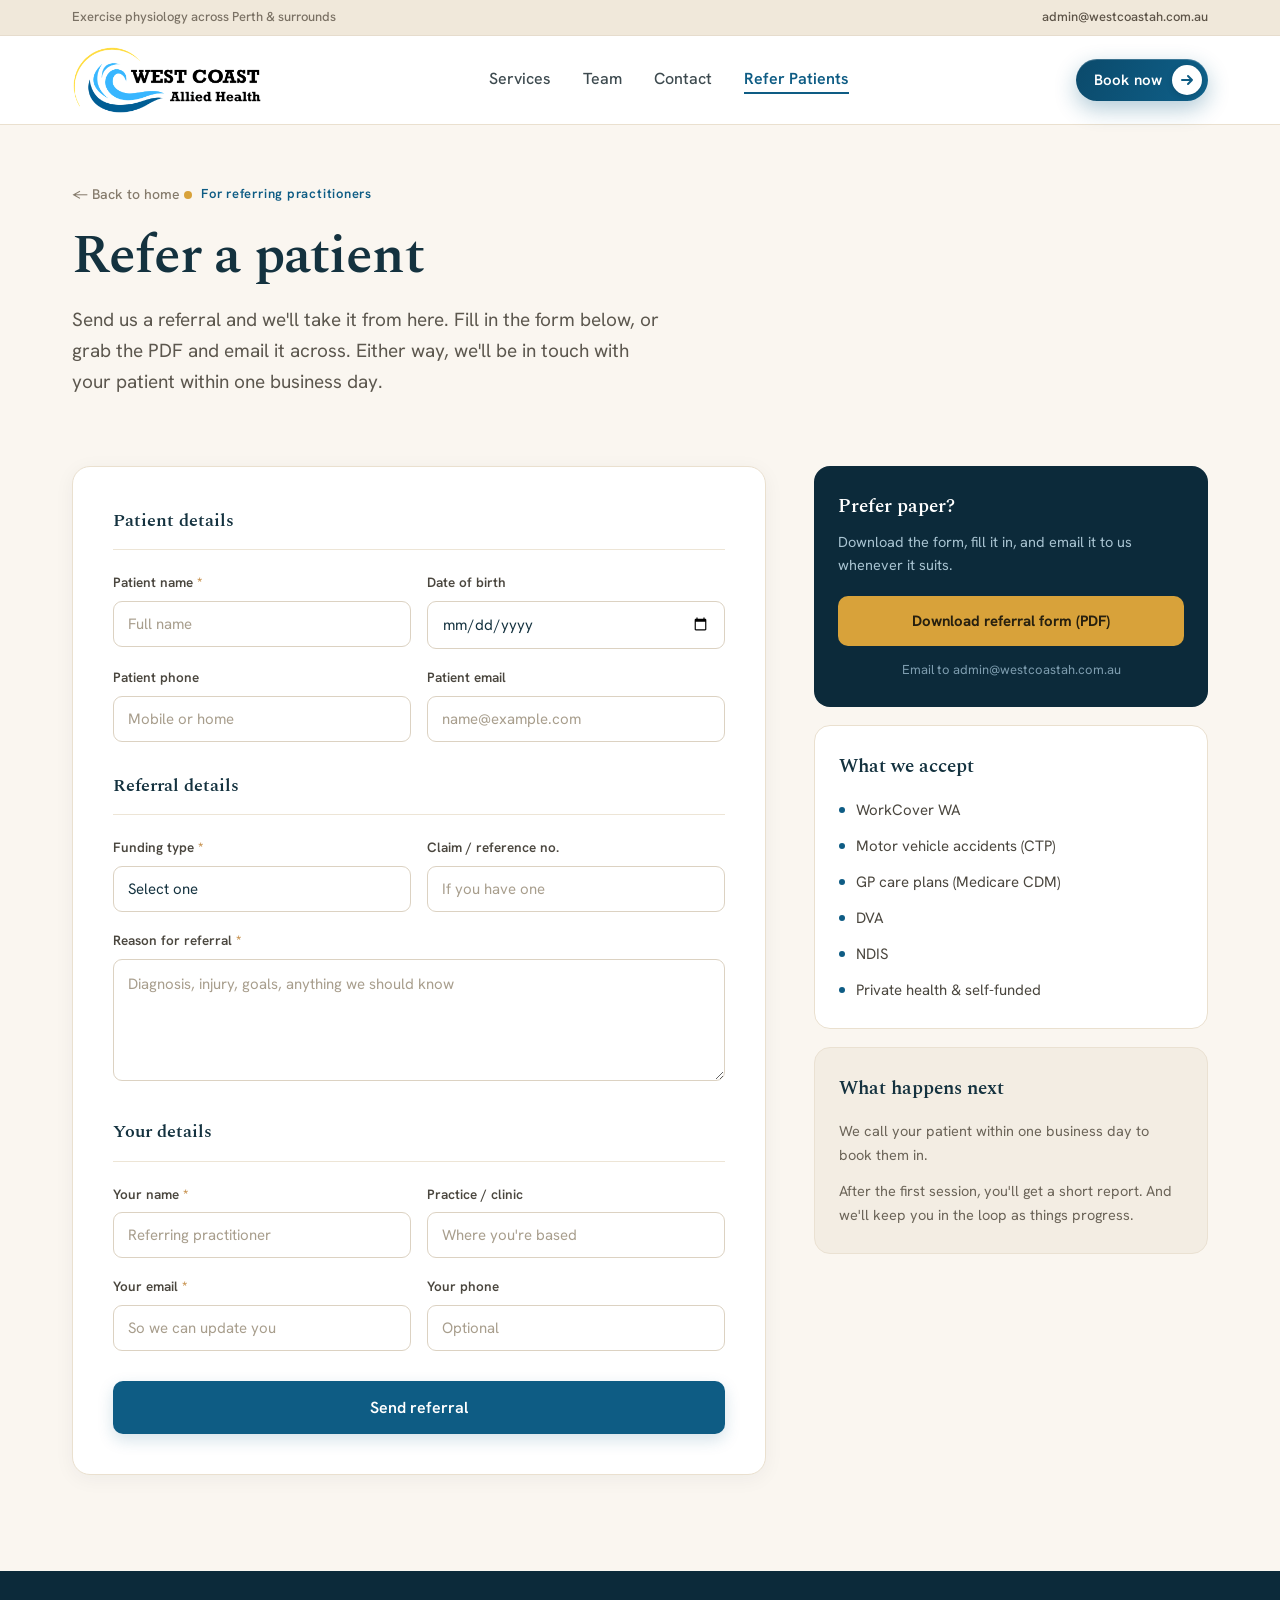
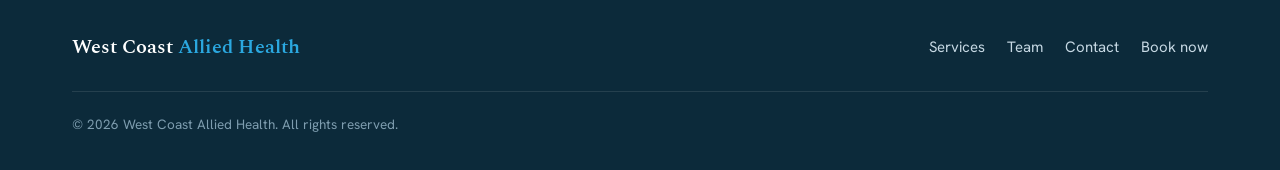
==== commit d9a73aa3: "Cinematic pass: animated book buttons, team bio modal, stacked about photos, headline reveal, scroll" ====
--- a/refer.html
+++ b/refer.html
@@ -33,8 +33,6 @@
   .nav-link:hover::after,.nav-link.active::after{transform:scaleX(1);}
   .nav-link.active{color:#0E5C84;font-weight:600;}
 
-  .nav-book-btn{display:inline-flex;align-items:center;background:#0E5C84;color:#fff !important;padding:10px 22px;border-radius:8px;font-weight:600;font-size:15px;text-decoration:none;transition:background .2s ease,transform .15s ease;white-space:nowrap;}
-  .nav-book-btn:hover{background:#0B4A6B;transform:translateY(-1px);}
 
   .nav-burger{display:none;flex-direction:column;justify-content:center;gap:5px;width:42px;height:42px;border:1px solid #DDD3C2;border-radius:9px;background:#FAF6F0;cursor:pointer;padding:0;transition:background .15s ease;}
   .nav-burger:hover{background:#F3ECE0;}
@@ -49,8 +47,6 @@
   .mobile-link:hover{color:#0E5C84;background:#FAF6F0;}
   .mobile-link.active{color:#0E5C84;}
   .mobile-book-wrap{padding:16px 22px 24px;border-top:1px solid #F1EADD;}
-  .mobile-book-link{display:block;text-align:center;background:#0E5C84;color:#fff;padding:14px;border-radius:9px;font-weight:600;font-size:16px;text-decoration:none;transition:background .2s ease;}
-  .mobile-book-link:hover{background:#0B4A6B;}
 
   @media(max-width:880px){
     .nav-links{display:none;}
@@ -96,6 +92,7 @@
   button.h-submit:hover{background:#0B4A6B !important;transform:translateY(-1px);box-shadow:0 12px 24px rgba(14,92,132,.24) !important;}
   button.h-reset:hover{background:#F3ECE0 !important;border-color:#0E5C84 !important;}
 </style>
+<link rel="stylesheet" href="assets/fx.css">
 </head>
 <body>
 <div id="top" style="min-height:100vh;display:flex;flex-direction:column;">
@@ -120,7 +117,7 @@
         <a href="refer.html" class="nav-link active">Refer Patients</a>
       </nav>
       <div style="display:flex;align-items:center;gap:10px;">
-        <a href="https://www.halaxy.com/book/appointment/west-coast-allied-health-yanchep/location/1312497" target="_blank" rel="noopener" class="nav-book-btn">Book now</a>
+        <a href="https://www.halaxy.com/book/appointment/west-coast-allied-health-yanchep/location/1312497" target="_blank" rel="noopener" class="nav-book-btn btn-book bb-sm">Book now<span class="bb-icon" aria-hidden="true"><svg viewBox="0 0 16 16" fill="none" stroke="currentColor" stroke-width="2" stroke-linecap="round" stroke-linejoin="round"><path d="M3 8h10M9 4l4 4-4 4"/></svg></span></a>
         <button id="burger-btn" aria-label="Open menu" aria-expanded="false" class="nav-burger">
           <span class="burger-bar"></span>
           <span class="burger-bar"></span>
@@ -135,7 +132,7 @@
     <a href="index.html#contact" class="mobile-link">Contact</a>
     <a href="refer.html" class="mobile-link active">Refer Patients</a>
     <div class="mobile-book-wrap">
-      <a href="https://www.halaxy.com/book/appointment/west-coast-allied-health-yanchep/location/1312497" target="_blank" rel="noopener" class="mobile-book-link">Book now</a>
+      <a href="https://www.halaxy.com/book/appointment/west-coast-allied-health-yanchep/location/1312497" target="_blank" rel="noopener" class="mobile-book-link btn-book bb-block">Book now<span class="bb-icon" aria-hidden="true"><svg viewBox="0 0 16 16" fill="none" stroke="currentColor" stroke-width="2" stroke-linecap="round" stroke-linejoin="round"><path d="M3 8h10M9 4l4 4-4 4"/></svg></span></a>
     </div>
   </div>
 </header>
@@ -266,6 +263,7 @@
 </div>
 
 <script src="assets/reveal.js" defer></script>
+<script src="assets/fx.js" defer></script>
 <script>
   document.getElementById('year').textContent = new Date().getFullYear();
 
--- a/assets/fx.css
+++ b/assets/fx.css
@@ -0,0 +1,147 @@
+/* ── Cinematic + interactive layer (shared by all pages) ── */
+
+/* Scroll progress bar */
+#scroll-progress{position:fixed;top:0;left:0;right:0;height:3px;z-index:300;transform-origin:0 50%;transform:scaleX(0);background:linear-gradient(90deg,#E7B24A,#2BA8E0 55%,#0E5C84);pointer-events:none;}
+
+/* Glass header once scrolled */
+#site-header.scrolled{background:rgba(255,255,255,.86);-webkit-backdrop-filter:saturate(1.4) blur(14px);backdrop-filter:saturate(1.4) blur(14px);}
+
+/* Softer, more cinematic scroll reveals */
+.reveal{filter:blur(6px);}
+.reveal.in-view{filter:none;transition:opacity .9s cubic-bezier(.16,.8,.24,1),transform .9s cubic-bezier(.16,.8,.24,1),filter .9s ease;}
+
+/* ── Book button ── */
+.btn-book{position:relative;display:inline-flex;align-items:center;gap:14px;padding:8px 8px 8px 24px;border-radius:999px;background:linear-gradient(115deg,#0B4A6B 0%,#0E5C84 40%,#1E93C8 100%);background-size:220% 100%;background-position:0 0;color:#fff!important;font-weight:600;font-size:16px;letter-spacing:.01em;text-decoration:none;white-space:nowrap;overflow:hidden;isolation:isolate;box-shadow:0 8px 22px rgba(14,92,132,.32),inset 0 1px 0 rgba(255,255,255,.2);transition:background-position .6s ease,box-shadow .35s ease,transform .3s cubic-bezier(.2,.8,.2,1);will-change:transform;}
+.btn-book::before{content:'';position:absolute;top:0;bottom:0;left:-70%;width:45%;background:linear-gradient(100deg,transparent,rgba(255,255,255,.38),transparent);transform:skewX(-20deg);animation:bookShine 5s 1.8s ease-in-out infinite;z-index:-1;pointer-events:none;}
+@keyframes bookShine{0%{left:-70%;}28%,100%{left:140%;}}
+.btn-book .bb-icon{flex-shrink:0;width:36px;height:36px;border-radius:50%;background:#fff;color:#0E5C84;display:grid;place-items:center;box-shadow:0 2px 6px rgba(0,0,0,.15);transition:transform .45s cubic-bezier(.2,.8,.2,1),background .3s ease,color .3s ease;}
+.btn-book .bb-icon svg{width:16px;height:16px;display:block;}
+.btn-book:hover{background-position:100% 0;box-shadow:0 16px 34px rgba(14,92,132,.42),0 0 0 4px rgba(43,168,224,.2),inset 0 1px 0 rgba(255,255,255,.25);}
+.btn-book:hover .bb-icon{transform:rotate(-45deg) scale(1.08);background:#E7B24A;color:#14323F;}
+.btn-book:active .bb-icon{transform:rotate(-45deg) scale(.92);}
+.btn-book:focus-visible{outline:3px solid #E7B24A;outline-offset:3px;}
+.btn-book.bb-sm{font-size:15px;gap:10px;padding:6px 6px 6px 18px;}
+.btn-book.bb-sm .bb-icon{width:30px;height:30px;}
+.btn-book.bb-lg{font-size:17px;padding:9px 9px 9px 28px;}
+.btn-book.bb-lg .bb-icon{width:42px;height:42px;}
+.btn-book.bb-block{display:flex;justify-content:space-between;}
+/* soft sonar ring to draw the eye on the hero */
+.btn-book.bb-pulse{overflow:visible;}
+.btn-book.bb-pulse::after{content:'';position:absolute;inset:0;border-radius:inherit;box-shadow:0 0 0 0 rgba(43,168,224,.55);animation:bookPulse 2.8s 2.6s ease-out infinite;pointer-events:none;}
+.btn-book.bb-pulse::before{display:none;}
+.btn-book.bb-pulse .bb-shine{position:absolute;inset:0;border-radius:inherit;overflow:hidden;z-index:-1;pointer-events:none;}
+.btn-book.bb-pulse .bb-shine::before{content:'';position:absolute;top:0;bottom:0;left:-70%;width:45%;background:linear-gradient(100deg,transparent,rgba(255,255,255,.38),transparent);transform:skewX(-20deg);animation:bookShine 5s 1.8s ease-in-out infinite;}
+@keyframes bookPulse{0%{box-shadow:0 0 0 0 rgba(43,168,224,.5);}70%,100%{box-shadow:0 0 0 18px rgba(43,168,224,0);}}
+
+/* ── Hero headline: word-by-word cinematic reveal ── */
+.hero-word{display:inline-block;opacity:0;transform:translateY(.45em);filter:blur(10px);animation:wordIn 1.1s cubic-bezier(.16,.8,.24,1) forwards;}
+@keyframes wordIn{to{opacity:1;transform:none;filter:none;}}
+.hero-fade{opacity:0;transform:translateY(18px);animation:wordIn 1s cubic-bezier(.16,.8,.24,1) forwards;}
+
+/* ── About: stacked staff photos ── */
+.about-stack{position:relative;aspect-ratio:5/4.6;}
+.about-stack::before{content:'';position:absolute;width:62%;aspect-ratio:1;left:19%;top:12%;border-radius:50%;border:2px solid rgba(231,178,74,.55);transform:rotate(-20deg);clip-path:inset(0 0 45% 0);}
+.as-photo{position:absolute;margin:0;width:56%;aspect-ratio:853/1000;border-radius:16px;overflow:hidden;background:#ECE3D5;box-shadow:0 22px 44px rgba(20,40,55,.2),0 4px 10px rgba(20,40,55,.08);border:6px solid #fff;transition:transform .7s cubic-bezier(.2,.8,.2,1),box-shadow .5s ease;will-change:transform;}
+.as-photo img{width:100%;height:100%;object-fit:cover;object-position:center top;display:block;transition:transform 1.2s cubic-bezier(.2,.8,.2,1);}
+.as-back{left:2%;top:0;--r:-4deg;transform:rotate(var(--r)) translateY(var(--py,0px));}
+.as-front{right:2%;bottom:0;--r:3deg;transform:rotate(var(--r)) translateY(var(--py,0px));z-index:1;}
+.about-stack:hover .as-back{transform:rotate(-7deg) translate(-14px,-8px);}
+.about-stack:hover .as-front{transform:rotate(5deg) translate(14px,8px);}
+.as-photo:hover img{transform:scale(1.05);}
+.as-chip{position:absolute;left:4%;bottom:6%;z-index:2;display:inline-flex;align-items:center;gap:10px;background:rgba(255,255,255,.92);-webkit-backdrop-filter:blur(8px);backdrop-filter:blur(8px);border:1px solid #E6DCCD;border-radius:999px;padding:9px 16px 9px 10px;font-size:14px;font-weight:600;color:#14323F;text-decoration:none;box-shadow:0 10px 24px rgba(20,40,55,.14);transition:transform .3s ease,box-shadow .3s ease;}
+.as-chip:hover{transform:translateY(-3px);box-shadow:0 16px 30px rgba(20,40,55,.18);}
+.as-chip-faces{display:flex;}
+.as-chip-faces img{width:28px;height:28px;border-radius:50%;object-fit:cover;object-position:center 12%;border:2px solid #fff;}
+.as-chip-faces img+img{margin-left:-9px;}
+.as-chip-arrow{color:#0E5C84;transition:transform .3s ease;}
+.as-chip:hover .as-chip-arrow{transform:translateX(4px);}
+.reveal .as-back{opacity:0;transform:rotate(-12deg) translate(-30px,30px);}
+.reveal .as-front{opacity:0;transform:rotate(10deg) translate(30px,40px);}
+.reveal.in-view .as-back{opacity:1;transform:rotate(var(--r)) translateY(var(--py,0px));transition:opacity 1s .15s ease,transform 1.2s .15s cubic-bezier(.16,.8,.24,1);}
+.reveal.in-view .as-front{opacity:1;transform:rotate(var(--r)) translateY(var(--py,0px));transition:opacity 1s .35s ease,transform 1.2s .35s cubic-bezier(.16,.8,.24,1);}
+.reveal.in-view .about-stack:hover .as-back{transform:rotate(-7deg) translate(-14px,-8px);transition:transform .7s cubic-bezier(.2,.8,.2,1);}
+.reveal.in-view .about-stack:hover .as-front{transform:rotate(5deg) translate(14px,8px);transition:transform .7s cubic-bezier(.2,.8,.2,1);}
+
+/* ── Team cards ── */
+.team-card{position:relative;background:#fff;border:1px solid #EAE0CF;border-radius:18px;overflow:hidden;cursor:pointer;transition:transform .45s cubic-bezier(.2,.8,.2,1),box-shadow .45s ease,border-color .3s ease;}
+.team-card:hover{transform:translateY(-6px);box-shadow:0 24px 48px rgba(20,40,55,.14);border-color:#D9CBAE;}
+.team-photo{position:relative;aspect-ratio:4/3.8;background:#ECE3D5;overflow:hidden;}
+.team-photo img{display:block;width:100%;height:100%;object-fit:cover;object-position:center top;transition:transform 1.2s cubic-bezier(.2,.8,.2,1);}
+.team-card:hover .team-photo img{transform:scale(1.05);}
+.team-photo::after{content:'';position:absolute;inset:0;background:linear-gradient(180deg,rgba(12,36,50,0) 55%,rgba(12,36,50,.55));opacity:0;transition:opacity .45s ease;}
+.team-card:hover .team-photo::after{opacity:1;}
+.team-view{position:absolute;left:50%;bottom:20px;z-index:1;transform:translate(-50%,12px);opacity:0;background:#fff;color:#14323F;font-size:14px;font-weight:600;padding:9px 18px;border-radius:999px;box-shadow:0 8px 20px rgba(0,0,0,.2);transition:opacity .4s ease,transform .45s cubic-bezier(.2,.8,.2,1);white-space:nowrap;}
+.team-card:hover .team-view{opacity:1;transform:translate(-50%,0);}
+.team-more{display:inline-flex;align-items:center;gap:8px;margin-top:16px;background:none;border:0;padding:0;font:inherit;font-size:15px;font-weight:600;color:#0E5C84;cursor:pointer;}
+.team-more::after{content:'';position:absolute;inset:0;}
+.team-more span{transition:transform .3s ease;}
+.team-card:hover .team-more span{transform:translateX(5px);}
+.team-more:focus-visible{outline:none;}
+.team-card:has(.team-more:focus-visible){outline:3px solid #E7B24A;outline-offset:3px;}
+
+/* ── Team modal ── */
+.team-modal{border:0;padding:0;margin:auto;width:min(980px,calc(100% - 32px));max-height:calc(100% - 48px);border-radius:22px;background:#fff;color:#14323F;box-shadow:0 40px 100px rgba(8,24,34,.45);overflow:hidden;}
+.team-modal::backdrop{background:rgba(8,24,34,.55);-webkit-backdrop-filter:blur(8px);backdrop-filter:blur(8px);}
+.team-modal[open]{animation:modalIn .6s cubic-bezier(.16,.8,.24,1);}
+.team-modal[open]::backdrop{animation:fadeIn .4s ease;}
+.team-modal.closing{animation:modalOut .3s ease forwards;}
+.team-modal.closing::backdrop{animation:fadeOut .3s ease forwards;}
+@keyframes modalIn{from{opacity:0;transform:translateY(40px) scale(.96);}to{opacity:1;transform:none;}}
+@keyframes modalOut{to{opacity:0;transform:translateY(20px) scale(.98);}}
+@keyframes fadeIn{from{opacity:0;}}
+@keyframes fadeOut{to{opacity:0;}}
+.tm-grid{display:grid;grid-template-columns:.9fr 1.1fr;max-height:calc(100vh - 48px);}
+.tm-photo{position:relative;background:#ECE3D5;min-height:100%;}
+.tm-photo img{width:100%;height:100%;object-fit:cover;object-position:center top;display:block;animation:tmZoom 1.4s cubic-bezier(.16,.8,.24,1);}
+@keyframes tmZoom{from{transform:scale(1.1);}}
+.tm-body{padding:clamp(28px,4vw,48px);overflow-y:auto;}
+.tm-body>*{animation:wordIn .8s cubic-bezier(.16,.8,.24,1) both;opacity:0;transform:translateY(14px);}
+.tm-body>*:nth-child(2){animation-delay:.08s;}
+.tm-body>*:nth-child(3){animation-delay:.16s;}
+.tm-body>*:nth-child(4){animation-delay:.24s;}
+.tm-body>*:nth-child(5){animation-delay:.32s;}
+.tm-name{font-family:'Spectral',Georgia,serif;font-weight:600;font-size:clamp(28px,3.4vw,38px);line-height:1.1;margin:0 0 8px;}
+.tm-role{font-size:13px;font-weight:600;letter-spacing:.06em;text-transform:uppercase;color:#0E5C84;margin-bottom:22px;}
+.tm-bio p{font-size:16px;line-height:1.72;color:#5C574E;margin:0 0 14px;}
+.tm-actions{margin-top:26px;}
+.tm-close{position:absolute;top:14px;right:14px;z-index:2;width:42px;height:42px;border-radius:50%;border:0;background:rgba(255,255,255,.92);box-shadow:0 4px 14px rgba(0,0,0,.15);cursor:pointer;display:grid;place-items:center;transition:transform .3s ease,background .2s ease;}
+.tm-close:hover{transform:rotate(90deg);background:#fff;}
+.tm-close:focus{outline:none;}.tm-close:focus-visible{outline:3px solid #E7B24A;outline-offset:2px;}
+.tm-close svg{width:16px;height:16px;}
+@media(max-width:760px){
+  .tm-grid{display:block;overflow-y:auto;}
+  .tm-photo{height:min(92vw,440px);min-height:0;}
+  .tm-body{overflow:visible;}
+}
+body.modal-open{overflow:hidden;}
+
+/* ── Services rows ── */
+.svc-row{position:relative;transition:transform .4s cubic-bezier(.2,.8,.2,1);}
+.svc-row>span{transition:color .3s ease,transform .4s cubic-bezier(.2,.8,.2,1);}
+.svc-row h3{transition:color .3s ease;}
+.svc-row:hover>span{color:#0E5C84!important;transform:scale(1.25);}
+.svc-row:hover h3{color:#0E5C84!important;}
+.svc-row:hover{transform:translateX(8px);}
+
+/* ── Drawn top-rules on cards ── */
+.draw-rule{border-top-color:transparent!important;position:relative;}
+.draw-rule::before{content:'';position:absolute;top:-2px;left:0;right:0;height:2px;background:var(--rule,#14323F);transform:scaleX(0);transform-origin:left;transition:transform 1s cubic-bezier(.16,.8,.24,1);}
+.reveal.in-view .draw-rule::before{transform:scaleX(1);}
+.reveal.in-view .draw-rule:nth-child(2)::before{transition-delay:.12s;}
+.reveal.in-view .draw-rule:nth-child(3)::before{transition-delay:.24s;}
+.reveal.in-view .draw-rule:nth-child(4)::before{transition-delay:.36s;}
+.draw-rule:hover::before{background:linear-gradient(90deg,#0E5C84,#2BA8E0);}
+
+/* ── Spotlight that follows the pointer on dark sections ── */
+.spotlight{position:relative;}
+.spotlight::after{content:'';position:absolute;inset:0;pointer-events:none;background:radial-gradient(520px circle at var(--sx,70%) var(--sy,30%),rgba(43,168,224,.16),transparent 60%);transition:background .1s linear;}
+
+@media(prefers-reduced-motion:reduce){
+  .reveal{filter:none!important;}
+  .draw-rule::before{transform:scaleX(1)!important;transition:none!important;}
+  .team-modal[open],.team-modal[open]::backdrop,.team-modal.closing,.tm-photo img{animation:none!important;}
+  .hero-word,.hero-fade,.tm-body>*{animation:none!important;opacity:1!important;transform:none!important;filter:none!important;}
+  .btn-book::before,.btn-book::after,.btn-book .bb-shine::before{animation:none!important;}
+  .reveal .as-back,.reveal .as-front{opacity:1!important;}
+}
+@media(max-width:880px){.nav-book-btn.btn-book{display:none;}}
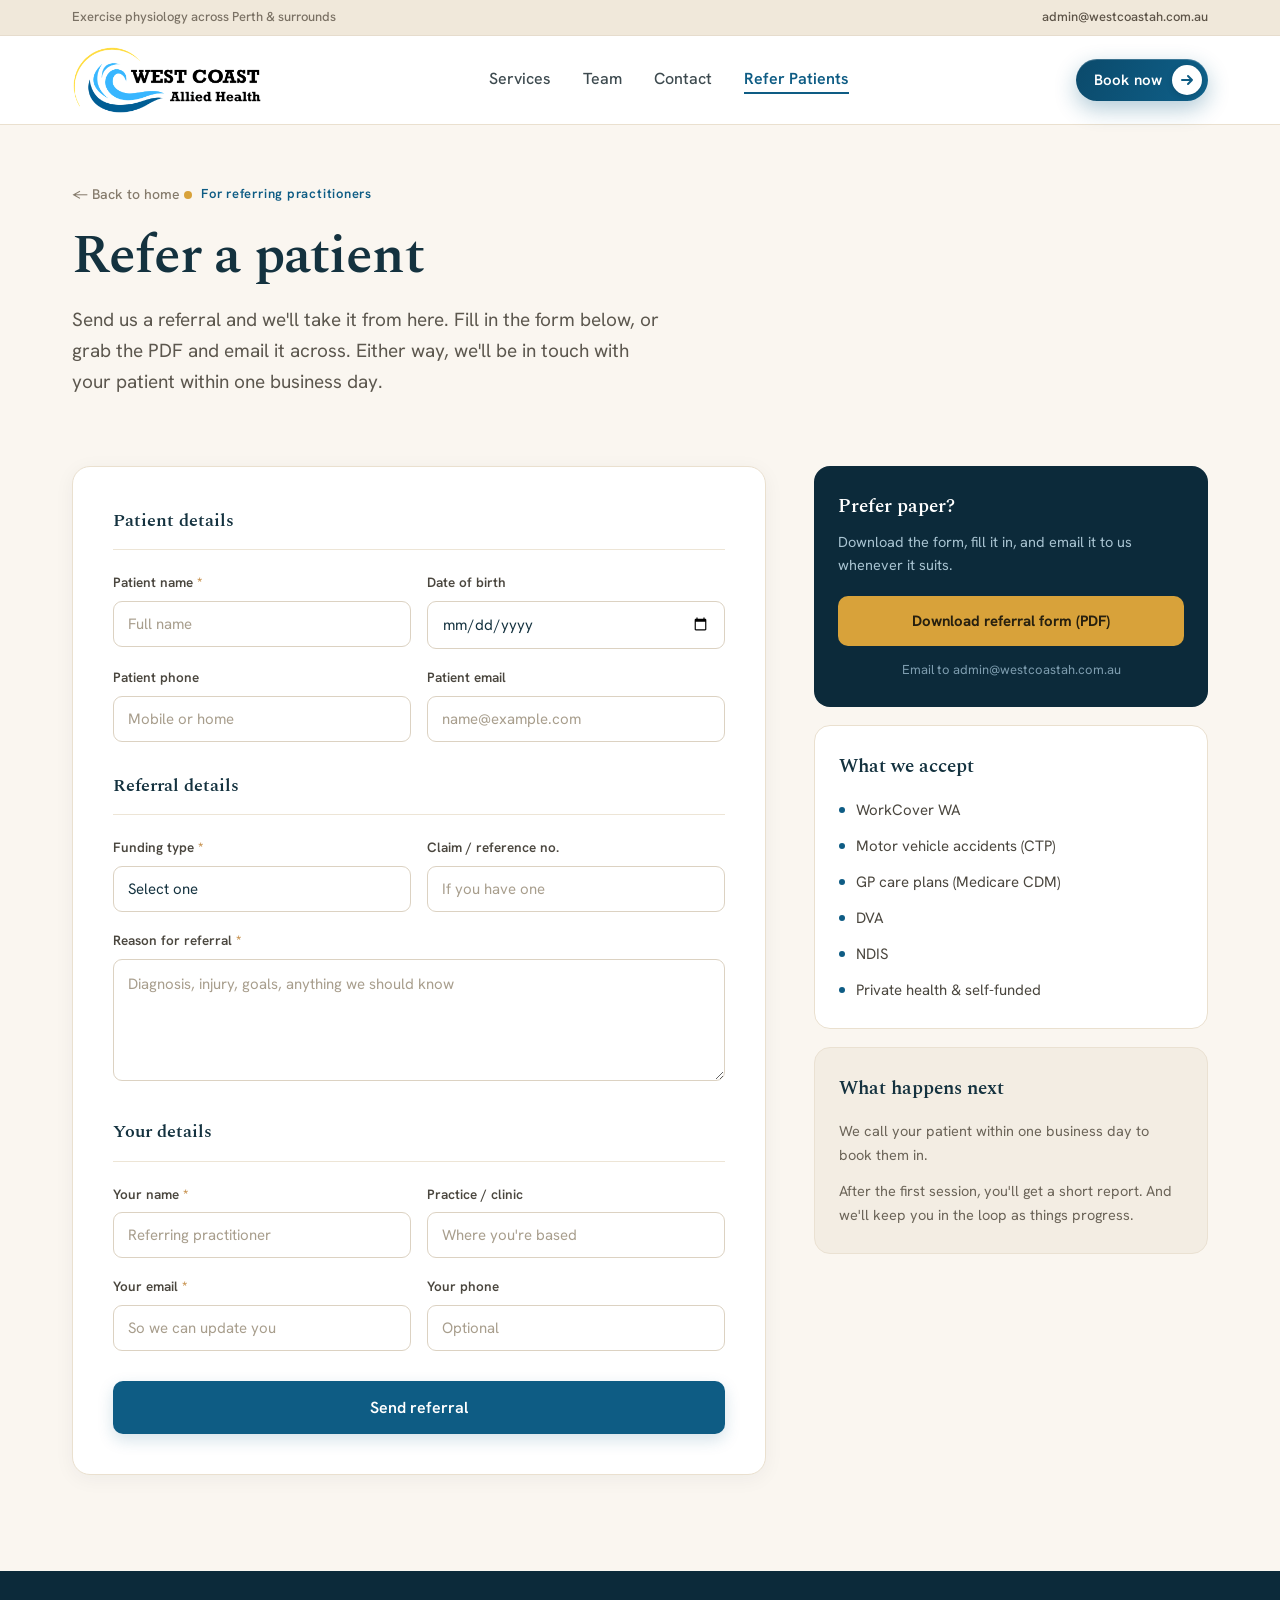
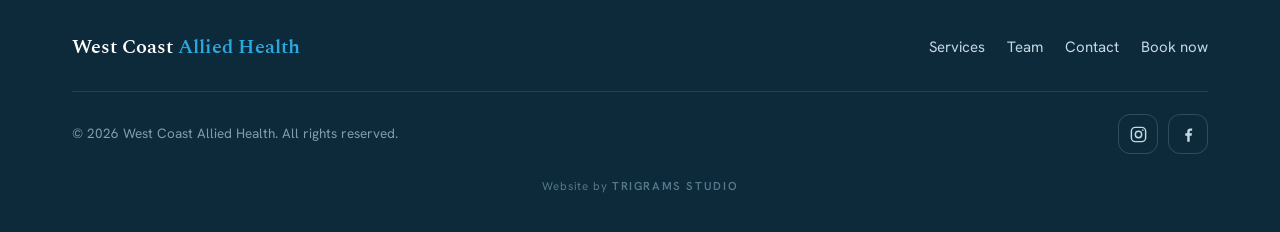
==== commit 63d7f711: "Footer: Instagram/Facebook icons and subtle TRIGRAMS STUDIO credit Co-Authored-By: Claude Opus 5.5 <" ====
--- a/refer.html
+++ b/refer.html
@@ -256,7 +256,11 @@
         <a href="https://www.halaxy.com/book/appointment/west-coast-allied-health-yanchep/location/1312497" target="_blank" rel="noopener" class="h-white" style="text-decoration:none;color:#C6D8E3;transition:color .15s ease;">Book now</a>
       </div>
     </div>
-    <div style="margin-top:28px;padding-top:22px;border-top:1px solid rgba(255,255,255,.1);font-size:13.5px;color:#7E9DAF;">&copy; <span id="year"></span> West Coast Allied Health. All rights reserved.</div>
+    <div class="footer-bottom" style="margin-top:28px;padding-top:22px;">
+      <span style="font-size:13.5px;color:#7E9DAF;">&copy; <span id="year"></span> West Coast Allied Health. All rights reserved.</span>
+      <div class="footer-socials"><a href="https://www.instagram.com/westcoastalliedhealth/" target="_blank" rel="noopener" aria-label="West Coast Allied Health on Instagram" class="social-btn"><svg viewBox="0 0 24 24" fill="none" stroke="currentColor" stroke-width="1.8" stroke-linecap="round" stroke-linejoin="round" aria-hidden="true"><rect x="3" y="3" width="18" height="18" rx="5"/><circle cx="12" cy="12" r="4"/><circle cx="17.5" cy="6.5" r="1" fill="currentColor" stroke="none"/></svg></a><a href="#" target="_blank" rel="noopener" aria-label="West Coast Allied Health on Facebook" class="social-btn"><svg viewBox="0 0 24 24" fill="currentColor" aria-hidden="true"><path d="M13.5 21v-7.5h2.5l.4-3H13.5V8.6c0-.87.25-1.46 1.5-1.46h1.6V4.46A21 21 0 0 0 14.27 4.3c-2.3 0-3.87 1.4-3.87 3.98v2.22H7.9v3h2.5V21h3.1z"/></svg></a></div>
+    </div>
+    <div class="footer-credit"><a href="https://trigrams.studio" target="_blank" rel="noopener" class="site-credit">Website by <span>TRIGRAMS STUDIO</span></a></div>
   </div>
 </footer>
 
--- a/assets/fx.css
+++ b/assets/fx.css
@@ -145,3 +145,15 @@
   .reveal .as-back,.reveal .as-front{opacity:1!important;}
 }
 @media(max-width:880px){.nav-book-btn.btn-book{display:none;}}
+
+/* ── Footer: socials + studio credit ── */
+.footer-bottom{margin-top:clamp(36px,4vw,52px);padding-top:24px;border-top:1px solid rgba(255,255,255,.1);display:flex;flex-wrap:wrap;gap:14px;justify-content:space-between;align-items:center;}
+.footer-socials{display:flex;gap:10px;}
+.social-btn{width:40px;height:40px;border-radius:12px;border:1px solid rgba(255,255,255,.16);color:#C6D8E3;display:grid;place-items:center;transition:background .25s ease,color .25s ease,border-color .25s ease,transform .3s cubic-bezier(.2,.8,.2,1);}
+.social-btn svg{width:19px;height:19px;display:block;}
+.social-btn:hover{background:#fff;color:#0C2A3A;border-color:#fff;transform:translateY(-3px);}
+.social-btn:focus-visible{outline:3px solid #E7B24A;outline-offset:2px;}
+.footer-credit{margin-top:18px;text-align:center;}
+.site-credit{font-size:11.5px;letter-spacing:.08em;color:#55788B;text-decoration:none;transition:color .2s ease;}
+.site-credit span{font-weight:600;letter-spacing:.14em;}
+.site-credit:hover{color:#C6D8E3;}
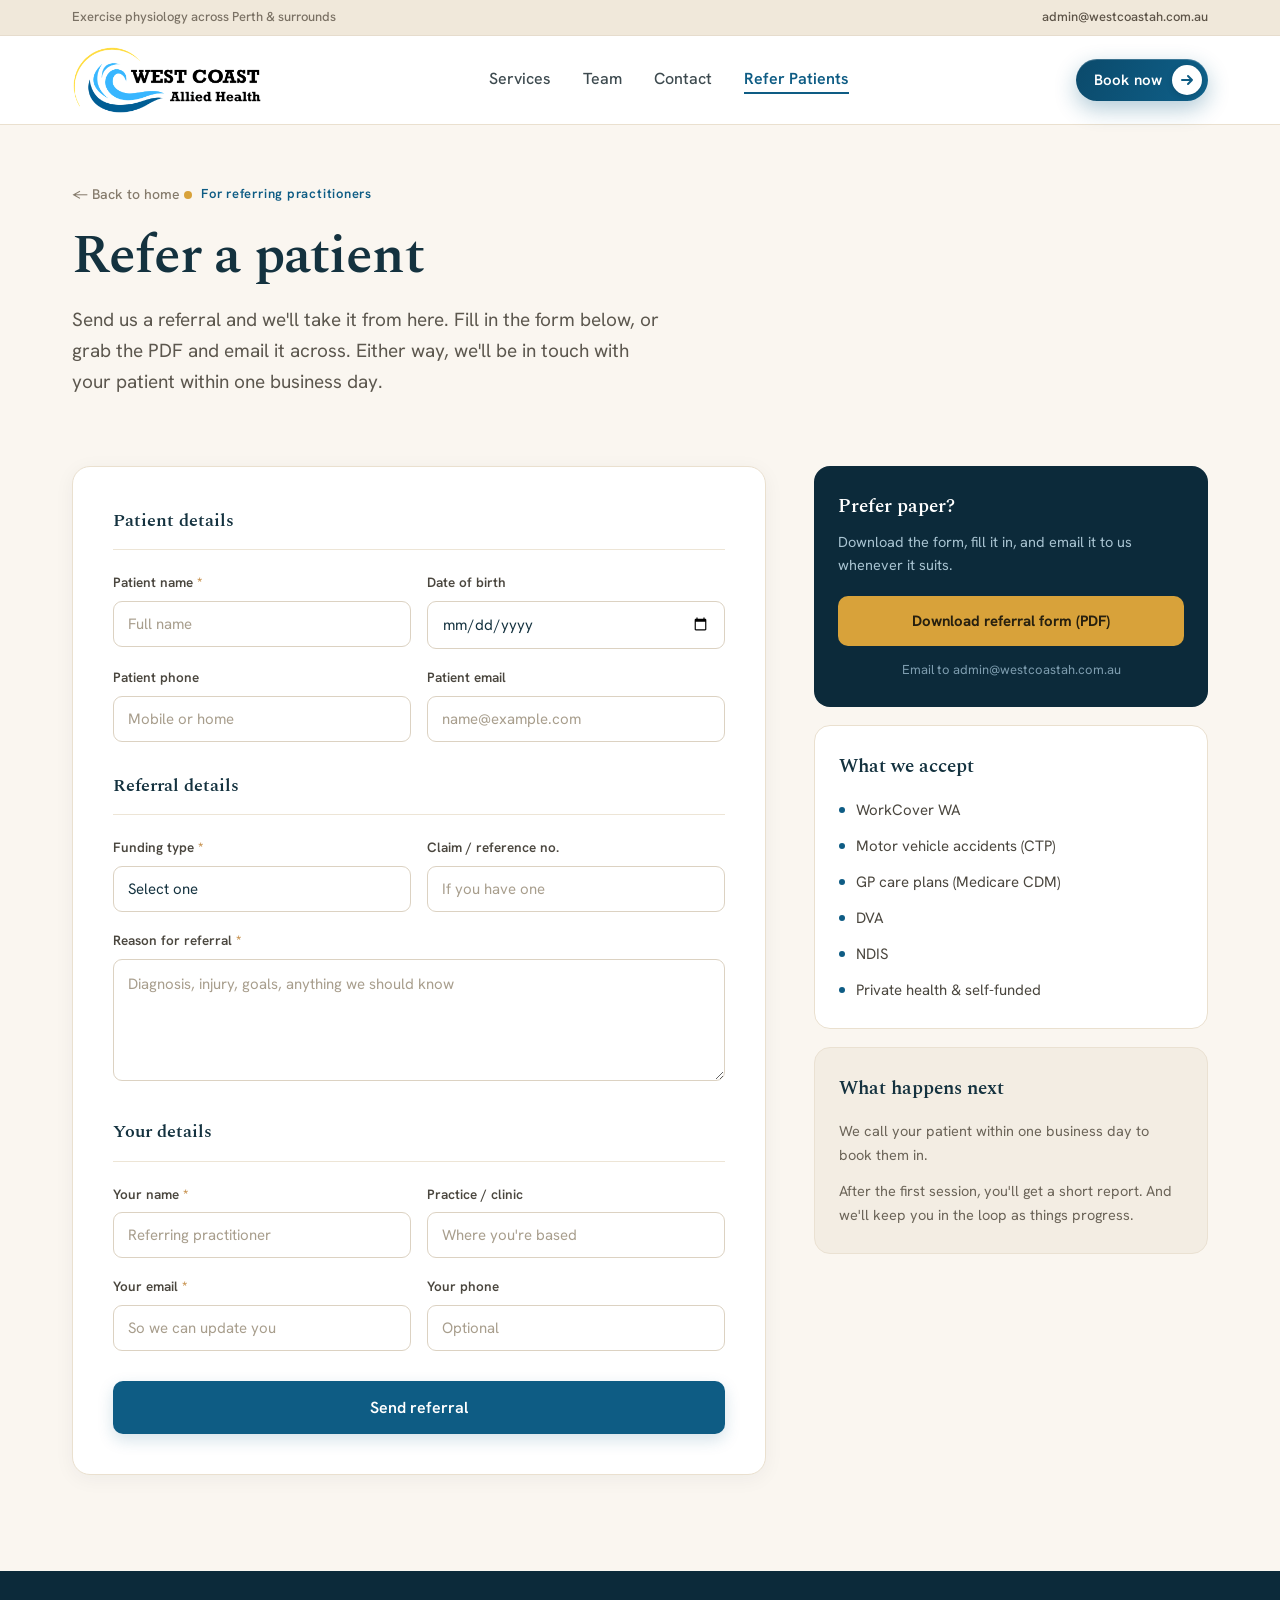
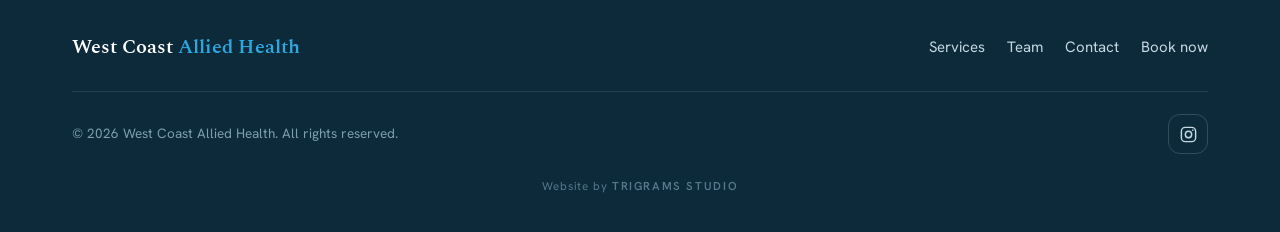
==== commit a3f2b637: "Hide Facebook icon until page URL is confirmed Co-Authored-By: Claude Opus 5.5 <noreply@anthropic.co" ====
--- a/refer.html
+++ b/refer.html
@@ -258,7 +258,7 @@
     </div>
     <div class="footer-bottom" style="margin-top:28px;padding-top:22px;">
       <span style="font-size:13.5px;color:#7E9DAF;">&copy; <span id="year"></span> West Coast Allied Health. All rights reserved.</span>
-      <div class="footer-socials"><a href="https://www.instagram.com/westcoastalliedhealth/" target="_blank" rel="noopener" aria-label="West Coast Allied Health on Instagram" class="social-btn"><svg viewBox="0 0 24 24" fill="none" stroke="currentColor" stroke-width="1.8" stroke-linecap="round" stroke-linejoin="round" aria-hidden="true"><rect x="3" y="3" width="18" height="18" rx="5"/><circle cx="12" cy="12" r="4"/><circle cx="17.5" cy="6.5" r="1" fill="currentColor" stroke="none"/></svg></a><a href="#" target="_blank" rel="noopener" aria-label="West Coast Allied Health on Facebook" class="social-btn"><svg viewBox="0 0 24 24" fill="currentColor" aria-hidden="true"><path d="M13.5 21v-7.5h2.5l.4-3H13.5V8.6c0-.87.25-1.46 1.5-1.46h1.6V4.46A21 21 0 0 0 14.27 4.3c-2.3 0-3.87 1.4-3.87 3.98v2.22H7.9v3h2.5V21h3.1z"/></svg></a></div>
+      <div class="footer-socials"><a href="https://www.instagram.com/westcoastalliedhealth/" target="_blank" rel="noopener" aria-label="West Coast Allied Health on Instagram" class="social-btn"><svg viewBox="0 0 24 24" fill="none" stroke="currentColor" stroke-width="1.8" stroke-linecap="round" stroke-linejoin="round" aria-hidden="true"><rect x="3" y="3" width="18" height="18" rx="5"/><circle cx="12" cy="12" r="4"/><circle cx="17.5" cy="6.5" r="1" fill="currentColor" stroke="none"/></svg></a></div>
     </div>
     <div class="footer-credit"><a href="https://trigrams.studio" target="_blank" rel="noopener" class="site-credit">Website by <span>TRIGRAMS STUDIO</span></a></div>
   </div>
